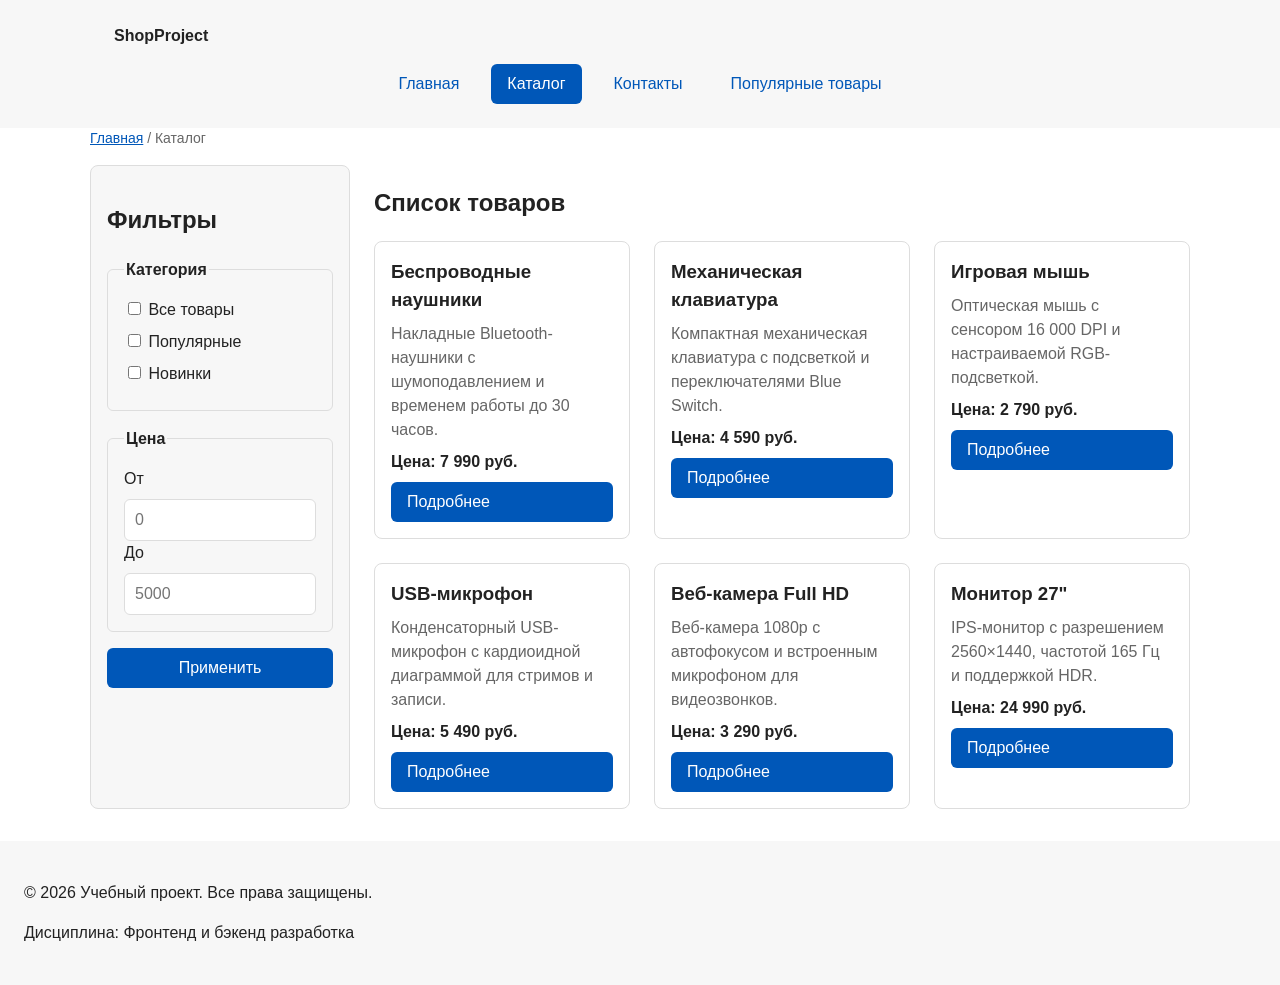
==== catalog.html @ 6bdfbcc8 "refactor: apply BEM naming to CSS classes" ====
<!DOCTYPE html>
<html lang="ru">
<head>
<meta charset="UTF-8">
<meta name="viewport" content="width=device-width, initial-scale=1.0">
<meta name="description" content="Каталог товаров учебного интернет-магазина.">
<title>Каталог товаров – Учебный интернет-магазин</title>
<link rel="stylesheet" href="css/style.css">
</head>
<body>

<header class="site-header">
<div class="site-header__inner">
<a class="site-header__logo" href="index.html">ShopProject</a>
<nav class="site-nav" aria-label="Основная навигация">
<ul class="site-nav__list">
<li class="site-nav__item">
<a class="site-nav__link" href="index.html">Главная</a>
</li>
<li class="site-nav__item">
<a class="site-nav__link site-nav__link--active" href="catalog.html">Каталог</a>
</li>
<li class="site-nav__item">
<a class="site-nav__link" href="contacts.html">Контакты</a>
</li>
<li class="site-nav__item">
<a class="site-nav__link" href="index.html#popular">Популярные товары</a>
</li>
</ul>
</nav>
</div>
</header>

<main>

<nav class="breadcrumbs" aria-label="Хлебные крошки">
<a class="breadcrumbs__link" href="index.html">Главная</a>
<span class="breadcrumbs__current">Каталог</span>
</nav>

<section class="catalog-layout">

<aside class="catalog-filters">
<h2>Фильтры</h2>

<form class="filters-form" action="#" method="get">

<fieldset>
<legend>Категория</legend>

<label>
<input type="checkbox" name="category" value="all">
Все товары
</label>

<label>
<input type="checkbox" name="category" value="popular">
Популярные
</label>

<label>
<input type="checkbox" name="category" value="new">
Новинки
</label>
</fieldset>

<fieldset>
<legend>Цена</legend>

<label for="price-from">От</label>
<input id="price-from" name="price-from" type="number" min="0" placeholder="0">

<label for="price-to">До</label>
<input id="price-to" name="price-to" type="number" min="0" placeholder="5000">
</fieldset>

<button class="button button--primary" type="submit">Применить</button>

</form>
</aside>

<section class="catalog-products">
<h2>Список товаров</h2>

<div class="products-grid">

<article class="product-card">
<h3 class="product-card__title">Беспроводные наушники</h3>
<p class="product-card__description">Накладные Bluetooth-наушники с шумоподавлением и временем работы до 30 часов.</p>
<p class="product-card__price">Цена: 7 990 руб.</p>
<a class="button button--primary" href="index.html#popular">Подробнее</a>
</article>

<article class="product-card">
<h3 class="product-card__title">Механическая клавиатура</h3>
<p class="product-card__description">Компактная механическая клавиатура с подсветкой и переключателями Blue Switch.</p>
<p class="product-card__price">Цена: 4 590 руб.</p>
<a class="button button--primary" href="index.html#popular">Подробнее</a>
</article>

<article class="product-card">
<h3 class="product-card__title">Игровая мышь</h3>
<p class="product-card__description">Оптическая мышь с сенсором 16 000 DPI и настраиваемой RGB-подсветкой.</p>
<p class="product-card__price">Цена: 2 790 руб.</p>
<a class="button button--primary" href="index.html#popular">Подробнее</a>
</article>

<article class="product-card">
<h3 class="product-card__title">USB-микрофон</h3>
<p class="product-card__description">Конденсаторный USB-микрофон с кардиоидной диаграммой для стримов и записи.</p>
<p class="product-card__price">Цена: 5 490 руб.</p>
<a class="button button--primary" href="index.html#popular">Подробнее</a>
</article>

<article class="product-card">
<h3 class="product-card__title">Веб-камера Full HD</h3>
<p class="product-card__description">Веб-камера 1080p с автофокусом и встроенным микрофоном для видеозвонков.</p>
<p class="product-card__price">Цена: 3 290 руб.</p>
<a class="button button--primary" href="index.html#popular">Подробнее</a>
</article>

<article class="product-card">
<h3 class="product-card__title">Монитор 27"</h3>
<p class="product-card__description">IPS-монитор с разрешением 2560×1440, частотой 165 Гц и поддержкой HDR.</p>
<p class="product-card__price">Цена: 24 990 руб.</p>
<a class="button button--primary" href="index.html#popular">Подробнее</a>
</article>

</div>
</section>

</section>

</main>

<footer class="site-footer">
<p>&copy; 2026 Учебный проект. Все права защищены.</p>
<p>Дисциплина: Фронтенд и бэкенд разработка</p>
</footer>

</body>
</html>
---- css/style.css ----
/* ===================================
   1. Переменные проекта
   =================================== */

:root {
/* Основные цвета проекта */
--color-bg: #ffffff;
--color-text: #222222;
--color-muted: #666666;
--color-primary: #0057b8;
--color-primary-dark: #003f86;
--color-border: #dddddd;
--color-surface: #f7f7f7;
--color-surface-accent: #eef5ff;
--color-danger: #b00020;
--color-success: #168a2f;
--color-success-bg: #eefaf0;
--color-white: #ffffff;

/* Отступы */
--space-xs: 4px;
--space-sm: 8px;
--space-md: 16px;
--space-lg: 24px;
--space-xl: 32px;

/* Скругления */
--radius-sm: 6px;
--radius-md: 8px;
--radius-lg: 12px;

/* Размеры */
--container-width: 1100px;
}

/* ===================================
   2. Базовые стили
   =================================== */

* {
box-sizing: border-box;
}

html {
scroll-behavior: smooth;
}

body {
margin: 0;
font-family: Arial, sans-serif;
line-height: 1.5;
color: var(--color-text);
background-color: var(--color-bg);
}

/* ===================================
   3. Общие элементы интерфейса
   =================================== */

a {
color: var(--color-primary);
}

a:hover {
color: var(--color-primary-dark);
}

a:focus-visible {
outline: 2px solid var(--color-primary);
outline-offset: 3px;
}

.button {
display: inline-block;
padding: var(--space-sm) var(--space-md);
border: none;
border-radius: var(--radius-sm);
font: inherit;
text-decoration: none;
cursor: pointer;
}

.button--primary {
color: var(--color-white);
background-color: var(--color-primary);
}

.button--primary:hover {
background-color: var(--color-primary-dark);
}

.button--secondary {
color: var(--color-primary);
background-color: transparent;
border: 1px solid var(--color-primary);
}

.button--secondary:hover {
color: var(--color-white);
background-color: var(--color-primary);
}

.button:focus-visible {
outline: 2px solid var(--color-primary);
outline-offset: 3px;
}

.button:disabled,
.button--disabled {
opacity: 0.6;
cursor: not-allowed;
}

/* ===================================
   4. Компоненты страницы
   =================================== */

.site-header {
background-color: var(--color-surface);
}

.site-header__inner {
max-width: var(--container-width);
margin: 0 auto;
padding: var(--space-lg);
}

.site-header__logo {
font-weight: 700;
color: var(--color-text);
text-decoration: none;
}

.site-nav__list {
display: flex;
flex-wrap: wrap;
justify-content: center;
align-items: center;
gap: var(--space-md);
padding: 0;
margin: var(--space-md) 0 0;
list-style: none;
}

.site-nav__link {
display: inline-block;
padding: var(--space-sm) var(--space-md);
color: var(--color-primary);
text-decoration: none;
border-radius: var(--radius-sm);
}

.site-nav__link:hover {
color: var(--color-white);
background-color: var(--color-primary);
}

.site-nav__link:focus-visible {
outline: 2px solid var(--color-primary);
outline-offset: 3px;
}

.site-nav__link--active {
color: var(--color-white);
background-color: var(--color-primary);
}

.breadcrumbs {
max-width: var(--container-width);
margin: 0 auto var(--space-md);
font-size: 14px;
color: var(--color-muted);
}

.breadcrumbs__link {
color: var(--color-primary);
}

.breadcrumbs__current::before {
content: " / ";
color: var(--color-muted);
}

.hero {
max-width: var(--container-width);
margin: 0 auto var(--space-xl);
padding: var(--space-xl) var(--space-lg);
background-color: var(--color-surface-accent);
border-radius: var(--radius-lg);
}

.section {
max-width: var(--container-width);
margin: 0 auto var(--space-xl);
}

.section h2 {
margin-top: 0;
}

.products-grid {
display: grid;
grid-template-columns: repeat(3, 1fr);
gap: var(--space-lg);
}

.product-card {
display: flex;
flex-direction: column;
gap: var(--space-sm);
padding: var(--space-md);
border: 1px solid var(--color-border);
border-radius: var(--radius-md);
background-color: var(--color-bg);
}

.product-card:hover {
border-color: var(--color-primary);
}

.product-card--featured {
border-color: var(--color-primary);
}

.product-card--discount {
border-color: var(--color-danger);
}

.product-card__title {
margin: 0;
color: var(--color-text);
}

.product-card__description {
margin: 0;
color: var(--color-muted);
}

.product-card__price {
margin: 0;
font-weight: 700;
}

.product-card--discount .product-card__price {
color: var(--color-danger);
}

.product-card__button {
margin-top: auto;
align-self: flex-start;
}

.aside-info {
max-width: var(--container-width);
margin: 0 auto var(--space-xl);
padding: var(--space-md);
border-left: 4px solid var(--color-primary);
background-color: var(--color-surface);
}

.catalog-layout {
max-width: var(--container-width);
margin: 0 auto var(--space-xl);
display: grid;
grid-template-columns: 260px 1fr;
grid-template-areas: "filters products";
gap: var(--space-lg);
}

.catalog-filters {
grid-area: filters;
padding: var(--space-md);
border: 1px solid var(--color-border);
border-radius: var(--radius-md);
background-color: var(--color-surface);
}

.catalog-products {
grid-area: products;
}

.filters-form {
display: grid;
gap: var(--space-md);
}

.filters-form fieldset {
margin: 0;
padding: var(--space-md);
border: 1px solid var(--color-border);
border-radius: var(--radius-sm);
}

.filters-form legend {
font-weight: 700;
}

.filters-form label {
display: block;
margin-bottom: var(--space-sm);
}

.filters-form input[type="number"] {
width: 100%;
padding: 8px 10px;
border: 1px solid var(--color-border);
border-radius: var(--radius-sm);
font: inherit;
}

:target {
outline: 2px dashed var(--color-primary);
outline-offset: 4px;
}

.site-footer {
padding: var(--space-lg);
background-color: var(--color-surface);
}

/* ===================================
   5. Форма и модальное окно
   =================================== */

.order-dialog {
width: min(100% - 32px, 560px);
padding: var(--space-lg);
border: none;
border-radius: var(--radius-lg);
}

.order-dialog::backdrop {
background-color: rgba(0, 0, 0, 0.5);
}

.order-dialog__title {
margin-top: 0;
}

.order-form__field {
margin-bottom: var(--space-md);
}

.order-form__label {
display: block;
margin-bottom: var(--space-xs);
}

.order-form__input,
.order-form__select,
.order-form__textarea {
width: 100%;
padding: 10px 12px;
border: 1px solid var(--color-border);
border-radius: var(--radius-sm);
font: inherit;
}

.order-form__input[type="checkbox"] {
width: auto;
}

.order-form__input:hover,
.order-form__select:hover,
.order-form__textarea:hover {
border-color: var(--color-primary);
}

.order-form__input:focus-visible,
.order-form__select:focus-visible,
.order-form__textarea:focus-visible {
outline: 2px solid var(--color-primary);
outline-offset: 3px;
}

.order-form__actions {
display: flex;
gap: var(--space-md);
margin-top: var(--space-lg);
}

[aria-invalid="true"] {
border-color: var(--color-danger);
}

.success-message {
max-width: var(--container-width);
margin: var(--space-lg) auto;
padding: var(--space-md);
border-left: 4px solid var(--color-success);
background-color: var(--color-success-bg);
}
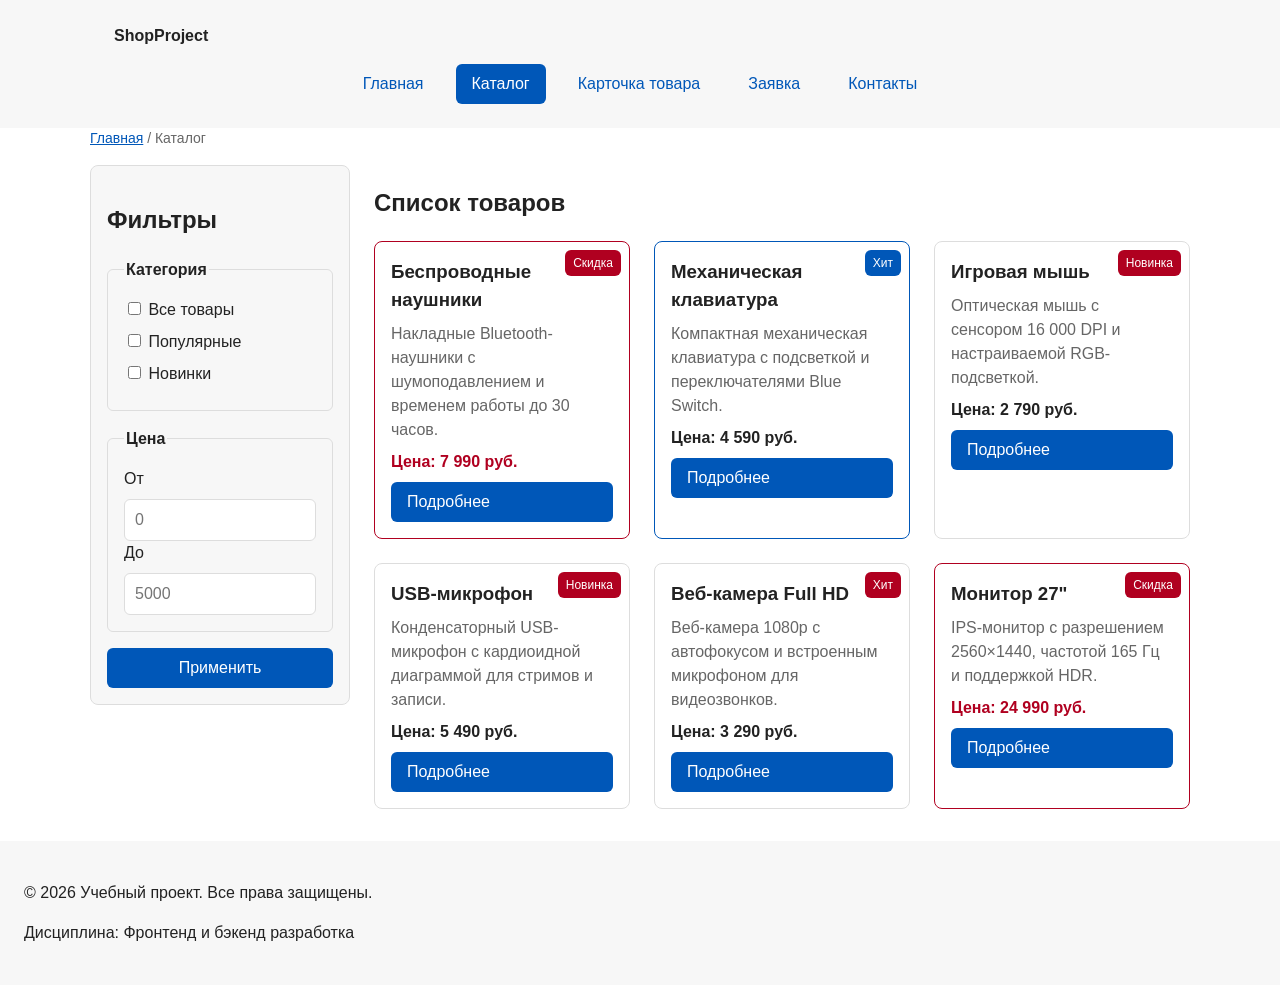
==== commit 8fa6a9cc: "fix: prepare HTML CSS project for submission" ====
--- a/catalog.html
+++ b/catalog.html
@@ -21,10 +21,13 @@
 <a class="site-nav__link site-nav__link--active" href="catalog.html">Каталог</a>
 </li>
 <li class="site-nav__item">
-<a class="site-nav__link" href="contacts.html">Контакты</a>
+<a class="site-nav__link" href="product.html">Карточка товара</a>
 </li>
 <li class="site-nav__item">
-<a class="site-nav__link" href="index.html#popular">Популярные товары</a>
+<a class="site-nav__link" href="order.html">Заявка</a>
+</li>
+<li class="site-nav__item">
+<a class="site-nav__link" href="contacts.html">Контакты</a>
 </li>
 </ul>
 </nav>
@@ -84,46 +87,52 @@
 
 <div class="products-grid">
 
-<article class="product-card">
+<article class="product-card product-card--discount">
+<span class="product-card__badge">Скидка</span>
 <h3 class="product-card__title">Беспроводные наушники</h3>
 <p class="product-card__description">Накладные Bluetooth-наушники с шумоподавлением и временем работы до 30 часов.</p>
 <p class="product-card__price">Цена: 7 990 руб.</p>
-<a class="button button--primary" href="index.html#popular">Подробнее</a>
+<a class="button button--primary" href="product.html">Подробнее</a>
+</article>
+
+<article class="product-card product-card--featured">
+<span class="product-card__badge">Хит</span>
+<h3 class="product-card__title">Механическая клавиатура</h3>
+<p class="product-card__description">Компактная механическая клавиатура с подсветкой и переключателями Blue Switch.</p>
+<p class="product-card__price">Цена: 4 590 руб.</p>
+<a class="button button--primary" href="product.html">Подробнее</a>
 </article>
 
 <article class="product-card">
-<h3 class="product-card__title">Механическая клавиатура</h3>
-<p class="product-card__description">Компактная механическая клавиатура с подсветкой и переключателями Blue Switch.</p>
-<p class="product-card__price">Цена: 4 590 руб.</p>
-<a class="button button--primary" href="index.html#popular">Подробнее</a>
+<span class="product-card__badge">Новинка</span>
+<h3 class="product-card__title">Игровая мышь</h3>
+<p class="product-card__description">Оптическая мышь с сенсором 16 000 DPI и настраиваемой RGB-подсветкой.</p>
+<p class="product-card__price">Цена: 2 790 руб.</p>
+<a class="button button--primary" href="product.html">Подробнее</a>
 </article>
 
 <article class="product-card">
-<h3 class="product-card__title">Игровая мышь</h3>
-<p class="product-card__description">Оптическая мышь с сенсором 16 000 DPI и настраиваемой RGB-подсветкой.</p>
-<p class="product-card__price">Цена: 2 790 руб.</p>
-<a class="button button--primary" href="index.html#popular">Подробнее</a>
+<span class="product-card__badge">Новинка</span>
+<h3 class="product-card__title">USB-микрофон</h3>
+<p class="product-card__description">Конденсаторный USB-микрофон с кардиоидной диаграммой для стримов и записи.</p>
+<p class="product-card__price">Цена: 5 490 руб.</p>
+<a class="button button--primary" href="product.html">Подробнее</a>
 </article>
 
 <article class="product-card">
-<h3 class="product-card__title">USB-микрофон</h3>
-<p class="product-card__description">Конденсаторный USB-микрофон с кардиоидной диаграммой для стримов и записи.</p>
-<p class="product-card__price">Цена: 5 490 руб.</p>
-<a class="button button--primary" href="index.html#popular">Подробнее</a>
-</article>
-
-<article class="product-card">
+<span class="product-card__badge">Хит</span>
 <h3 class="product-card__title">Веб-камера Full HD</h3>
 <p class="product-card__description">Веб-камера 1080p с автофокусом и встроенным микрофоном для видеозвонков.</p>
 <p class="product-card__price">Цена: 3 290 руб.</p>
-<a class="button button--primary" href="index.html#popular">Подробнее</a>
+<a class="button button--primary" href="product.html">Подробнее</a>
 </article>
 
-<article class="product-card">
+<article class="product-card product-card--discount">
+<span class="product-card__badge">Скидка</span>
 <h3 class="product-card__title">Монитор 27"</h3>
 <p class="product-card__description">IPS-монитор с разрешением 2560×1440, частотой 165 Гц и поддержкой HDR.</p>
 <p class="product-card__price">Цена: 24 990 руб.</p>
-<a class="button button--primary" href="index.html#popular">Подробнее</a>
+<a class="button button--primary" href="product.html">Подробнее</a>
 </article>
 
 </div>
--- a/css/style.css
+++ b/css/style.css
@@ -116,6 +116,9 @@
    =================================== */
 
 .site-header {
+position: sticky;
+top: 0;
+z-index: 10;
 background-color: var(--color-surface);
 }
 
@@ -205,6 +208,7 @@
 }
 
 .product-card {
+position: relative;
 display: flex;
 flex-direction: column;
 gap: var(--space-sm);
@@ -224,6 +228,21 @@
 
 .product-card--discount {
 border-color: var(--color-danger);
+}
+
+.product-card__badge {
+position: absolute;
+top: var(--space-sm);
+right: var(--space-sm);
+padding: 4px 8px;
+color: var(--color-white);
+background-color: var(--color-danger);
+border-radius: var(--radius-sm);
+font-size: 12px;
+}
+
+.product-card--featured .product-card__badge {
+background-color: var(--color-primary);
 }
 
 .product-card__title {
@@ -269,6 +288,9 @@
 
 .catalog-filters {
 grid-area: filters;
+align-self: start;
+position: sticky;
+top: 100px;
 padding: var(--space-md);
 border: 1px solid var(--color-border);
 border-radius: var(--radius-md);
@@ -308,6 +330,30 @@
 font: inherit;
 }
 
+.product-table {
+width: 100%;
+border-collapse: collapse;
+background-color: var(--color-bg);
+}
+
+.product-table caption {
+caption-side: top;
+padding: var(--space-sm) 0;
+font-weight: 700;
+text-align: left;
+}
+
+.product-table th,
+.product-table td {
+padding: var(--space-sm) var(--space-md);
+border: 1px solid var(--color-border);
+text-align: left;
+}
+
+.product-table thead th {
+background-color: var(--color-surface);
+}
+
 :target {
 outline: 2px dashed var(--color-primary);
 outline-offset: 4px;
@@ -316,6 +362,25 @@
 .site-footer {
 padding: var(--space-lg);
 background-color: var(--color-surface);
+}
+
+.scroll-top {
+position: fixed;
+right: var(--space-lg);
+bottom: var(--space-lg);
+width: 44px;
+height: 44px;
+border: none;
+border-radius: 50%;
+color: var(--color-white);
+background-color: var(--color-primary);
+font-size: 20px;
+cursor: pointer;
+z-index: 20;
+}
+
+.scroll-top:hover {
+background-color: var(--color-primary-dark);
 }
 
 /* ===================================
@@ -377,16 +442,4 @@
 display: flex;
 gap: var(--space-md);
 margin-top: var(--space-lg);
-}
-
-[aria-invalid="true"] {
-border-color: var(--color-danger);
-}
-
-.success-message {
-max-width: var(--container-width);
-margin: var(--space-lg) auto;
-padding: var(--space-md);
-border-left: 4px solid var(--color-success);
-background-color: var(--color-success-bg);
 }
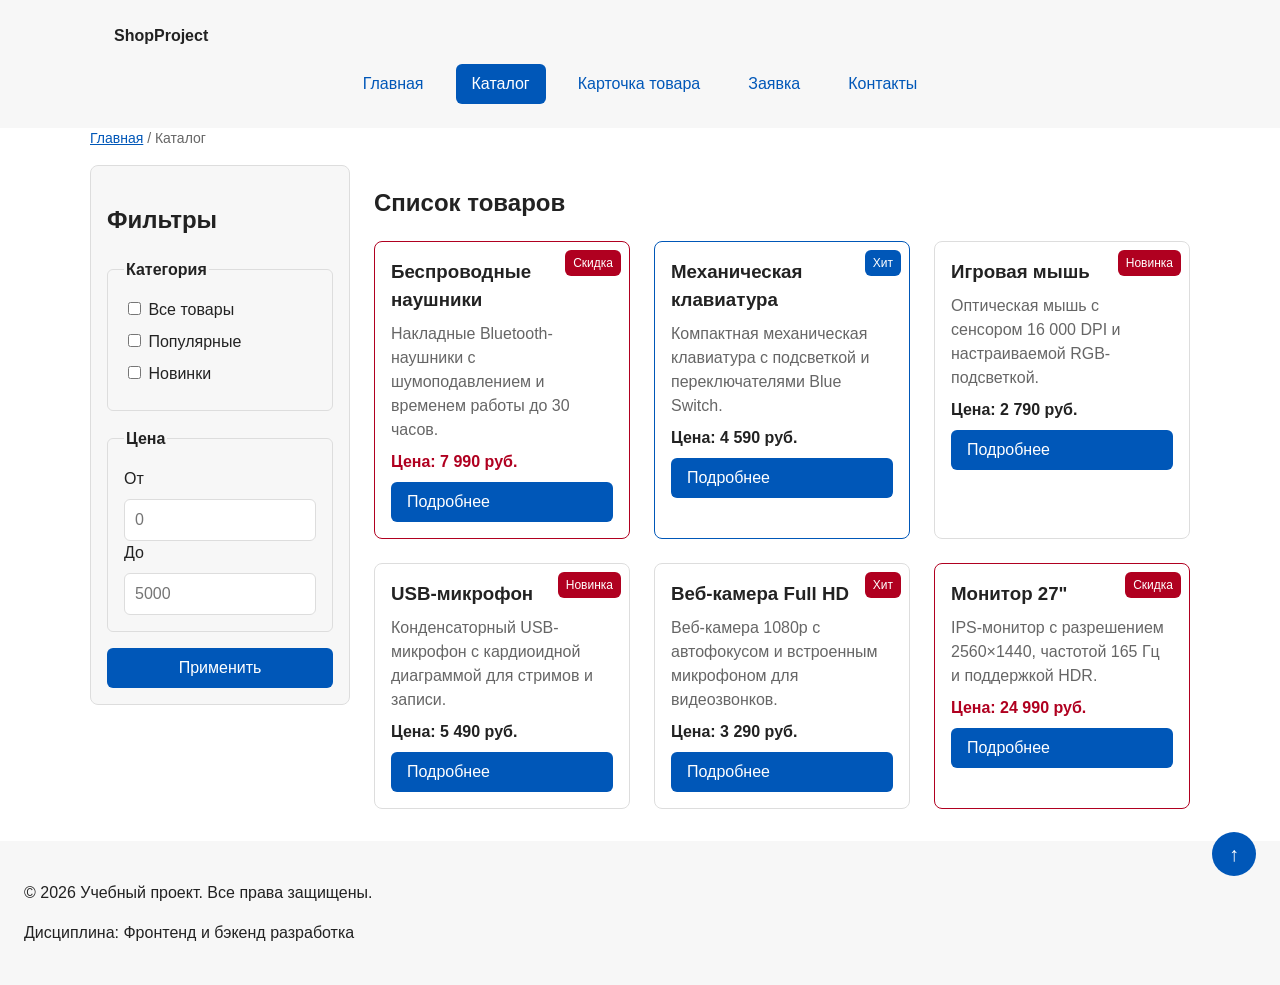
==== commit 8080e97b: "fix: prepare HTML CSS project for submission" ====
--- a/catalog.html
+++ b/catalog.html
@@ -4,6 +4,10 @@
 <meta charset="UTF-8">
 <meta name="viewport" content="width=device-width, initial-scale=1.0">
 <meta name="description" content="Каталог товаров учебного интернет-магазина.">
+<meta property="og:type" content="website">
+<meta property="og:title" content="Каталог товаров – Учебный интернет-магазин">
+<meta property="og:description" content="Каталог товаров учебного интернет-магазина.">
+<meta property="og:image" content="https://username.github.io/kr1-html-css-shop/images/preview.jpg">
 <title>Каталог товаров – Учебный интернет-магазин</title>
 <link rel="stylesheet" href="css/style.css">
 </head>
@@ -147,5 +151,7 @@
 <p>Дисциплина: Фронтенд и бэкенд разработка</p>
 </footer>
 
+<button class="scroll-top" type="button" id="scroll-top" aria-label="Наверх">↑</button>
+
 </body>
 </html>
--- a/css/style.css
+++ b/css/style.css
@@ -330,6 +330,10 @@
 font: inherit;
 }
 
+.product-detail {
+max-width: 640px;
+}
+
 .product-table {
 width: 100%;
 border-collapse: collapse;
@@ -354,14 +358,41 @@
 background-color: var(--color-surface);
 }
 
+.review {
+padding: var(--space-md);
+margin-bottom: var(--space-md);
+border-left: 4px solid var(--color-primary);
+background-color: var(--color-surface);
+}
+
+.review__title {
+margin: 0 0 var(--space-xs);
+}
+
+.review__text {
+margin: 0;
+}
+
+.faq-item {
+padding: var(--space-md);
+margin-bottom: var(--space-md);
+border: 1px solid var(--color-border);
+border-radius: var(--radius-md);
+background-color: var(--color-bg);
+}
+
+.faq-item__question {
+margin: 0 0 var(--space-xs);
+}
+
+.faq-item__answer {
+margin: 0;
+color: var(--color-muted);
+}
+
 :target {
 outline: 2px dashed var(--color-primary);
 outline-offset: 4px;
-}
-
-.site-footer {
-padding: var(--space-lg);
-background-color: var(--color-surface);
 }
 
 .scroll-top {
@@ -383,6 +414,40 @@
 background-color: var(--color-primary-dark);
 }
 
+.scroll-top:focus-visible {
+outline: 2px solid var(--color-primary-dark);
+outline-offset: 3px;
+}
+
+.site-footer {
+padding: var(--space-lg);
+background-color: var(--color-surface);
+}
+
+.scroll-top {
+position: fixed;
+right: var(--space-lg);
+bottom: var(--space-lg);
+width: 44px;
+height: 44px;
+border: none;
+border-radius: 50%;
+color: var(--color-white);
+background-color: var(--color-primary);
+font-size: 20px;
+cursor: pointer;
+z-index: 20;
+}
+
+.scroll-top:hover {
+background-color: var(--color-primary-dark);
+}
+
+.scroll-top:focus-visible {
+outline: 2px solid var(--color-primary-dark);
+outline-offset: 3px;
+}
+
 /* ===================================
    5. Форма и модальное окно
    =================================== */
@@ -442,4 +507,20 @@
 display: flex;
 gap: var(--space-md);
 margin-top: var(--space-lg);
+}
+
+.order-form--page {
+max-width: 640px;
+}
+
+[aria-invalid="true"] {
+border-color: var(--color-danger);
+}
+
+.success-message {
+max-width: var(--container-width);
+margin: var(--space-lg) auto;
+padding: var(--space-md);
+border-left: 4px solid var(--color-success);
+background-color: var(--color-success-bg);
 }
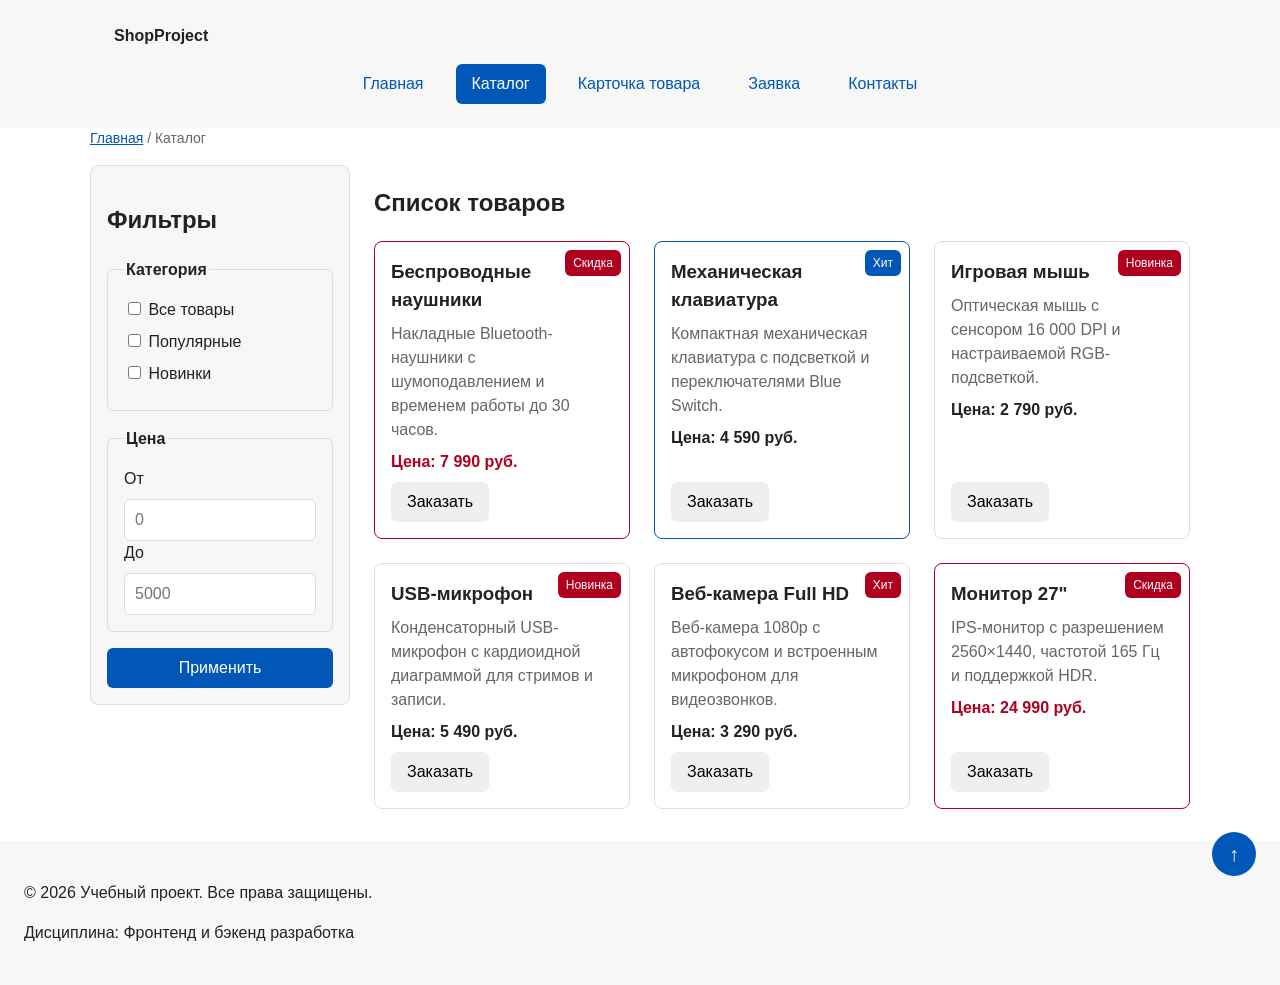
==== commit 19798d46: "fix: prepare HTML CSS project for submission" ====
--- a/catalog.html
+++ b/catalog.html
@@ -10,6 +10,7 @@
 <meta property="og:image" content="https://username.github.io/kr1-html-css-shop/images/preview.jpg">
 <title>Каталог товаров – Учебный интернет-магазин</title>
 <link rel="stylesheet" href="css/style.css">
+<script src="js/main.js" defer></script>
 </head>
 <body>
 
@@ -18,21 +19,11 @@
 <a class="site-header__logo" href="index.html">ShopProject</a>
 <nav class="site-nav" aria-label="Основная навигация">
 <ul class="site-nav__list">
-<li class="site-nav__item">
-<a class="site-nav__link" href="index.html">Главная</a>
-</li>
-<li class="site-nav__item">
-<a class="site-nav__link site-nav__link--active" href="catalog.html">Каталог</a>
-</li>
-<li class="site-nav__item">
-<a class="site-nav__link" href="product.html">Карточка товара</a>
-</li>
-<li class="site-nav__item">
-<a class="site-nav__link" href="order.html">Заявка</a>
-</li>
-<li class="site-nav__item">
-<a class="site-nav__link" href="contacts.html">Контакты</a>
-</li>
+<li class="site-nav__item"><a class="site-nav__link" href="index.html">Главная</a></li>
+<li class="site-nav__item"><a class="site-nav__link site-nav__link--active" href="catalog.html">Каталог</a></li>
+<li class="site-nav__item"><a class="site-nav__link" href="product.html">Карточка товара</a></li>
+<li class="site-nav__item"><a class="site-nav__link" href="order.html">Заявка</a></li>
+<li class="site-nav__item"><a class="site-nav__link" href="contacts.html">Контакты</a></li>
 </ul>
 </nav>
 </div>
@@ -49,46 +40,26 @@
 
 <aside class="catalog-filters">
 <h2>Фильтры</h2>
-
 <form class="filters-form" action="#" method="get">
-
 <fieldset>
 <legend>Категория</legend>
-
-<label>
-<input type="checkbox" name="category" value="all">
-Все товары
-</label>
-
-<label>
-<input type="checkbox" name="category" value="popular">
-Популярные
-</label>
-
-<label>
-<input type="checkbox" name="category" value="new">
-Новинки
-</label>
+<label><input type="checkbox" name="category" value="all"> Все товары</label>
+<label><input type="checkbox" name="category" value="popular"> Популярные</label>
+<label><input type="checkbox" name="category" value="new"> Новинки</label>
 </fieldset>
-
 <fieldset>
 <legend>Цена</legend>
-
 <label for="price-from">От</label>
 <input id="price-from" name="price-from" type="number" min="0" placeholder="0">
-
 <label for="price-to">До</label>
 <input id="price-to" name="price-to" type="number" min="0" placeholder="5000">
 </fieldset>
-
 <button class="button button--primary" type="submit">Применить</button>
-
 </form>
 </aside>
 
 <section class="catalog-products">
 <h2>Список товаров</h2>
-
 <div class="products-grid">
 
 <article class="product-card product-card--discount">
@@ -96,7 +67,7 @@
 <h3 class="product-card__title">Беспроводные наушники</h3>
 <p class="product-card__description">Накладные Bluetooth-наушники с шумоподавлением и временем работы до 30 часов.</p>
 <p class="product-card__price">Цена: 7 990 руб.</p>
-<a class="button button--primary" href="product.html">Подробнее</a>
+<button class="button product-card__button" type="button" data-product="Беспроводные наушники">Заказать</button>
 </article>
 
 <article class="product-card product-card--featured">
@@ -104,7 +75,7 @@
 <h3 class="product-card__title">Механическая клавиатура</h3>
 <p class="product-card__description">Компактная механическая клавиатура с подсветкой и переключателями Blue Switch.</p>
 <p class="product-card__price">Цена: 4 590 руб.</p>
-<a class="button button--primary" href="product.html">Подробнее</a>
+<button class="button product-card__button" type="button" data-product="Механическая клавиатура">Заказать</button>
 </article>
 
 <article class="product-card">
@@ -112,7 +83,7 @@
 <h3 class="product-card__title">Игровая мышь</h3>
 <p class="product-card__description">Оптическая мышь с сенсором 16 000 DPI и настраиваемой RGB-подсветкой.</p>
 <p class="product-card__price">Цена: 2 790 руб.</p>
-<a class="button button--primary" href="product.html">Подробнее</a>
+<button class="button product-card__button" type="button" data-product="Игровая мышь">Заказать</button>
 </article>
 
 <article class="product-card">
@@ -120,7 +91,7 @@
 <h3 class="product-card__title">USB-микрофон</h3>
 <p class="product-card__description">Конденсаторный USB-микрофон с кардиоидной диаграммой для стримов и записи.</p>
 <p class="product-card__price">Цена: 5 490 руб.</p>
-<a class="button button--primary" href="product.html">Подробнее</a>
+<button class="button product-card__button" type="button" data-product="USB-микрофон">Заказать</button>
 </article>
 
 <article class="product-card">
@@ -128,7 +99,7 @@
 <h3 class="product-card__title">Веб-камера Full HD</h3>
 <p class="product-card__description">Веб-камера 1080p с автофокусом и встроенным микрофоном для видеозвонков.</p>
 <p class="product-card__price">Цена: 3 290 руб.</p>
-<a class="button button--primary" href="product.html">Подробнее</a>
+<button class="button product-card__button" type="button" data-product="Веб-камера Full HD">Заказать</button>
 </article>
 
 <article class="product-card product-card--discount">
@@ -136,7 +107,7 @@
 <h3 class="product-card__title">Монитор 27"</h3>
 <p class="product-card__description">IPS-монитор с разрешением 2560×1440, частотой 165 Гц и поддержкой HDR.</p>
 <p class="product-card__price">Цена: 24 990 руб.</p>
-<a class="button button--primary" href="product.html">Подробнее</a>
+<button class="button product-card__button" type="button" data-product="Монитор 27">Заказать</button>
 </article>
 
 </div>
@@ -153,5 +124,54 @@
 
 <button class="scroll-top" type="button" id="scroll-top" aria-label="Наверх">↑</button>
 
+<dialog class="order-dialog" id="order-dialog" aria-labelledby="order-dialog-title">
+<h2 class="order-dialog__title" id="order-dialog-title">Оформление заявки</h2>
+<form class="order-form" id="order-form" action="#" method="post" novalidate>
+<input id="selected-product" name="selected-product" type="hidden">
+<div class="order-form__field">
+<label class="order-form__label" for="order-name">Имя</label>
+<input class="order-form__input" id="order-name" name="name" type="text" placeholder="Введите ваше имя" minlength="2" autocomplete="given-name" required>
+</div>
+<div class="order-form__field">
+<label class="order-form__label" for="order-email">E-mail</label>
+<input class="order-form__input" id="order-email" name="email" type="email" placeholder="example@mail.ru" autocomplete="email" required>
+</div>
+<div class="order-form__field">
+<label class="order-form__label" for="order-phone">Телефон</label>
+<input class="order-form__input" id="order-phone" name="phone" type="tel" inputmode="tel" placeholder="+7 (900) 000-00-00" pattern="^\+7 \(\d{3}\) \d{3}-\d{2}-\d{2}$" required>
+<small>Формат: +7 (900) 000-00-00</small>
+</div>
+<div class="order-form__field">
+<label class="order-form__label" for="order-date">Дата связи</label>
+<input class="order-form__input" id="order-date" name="date" type="date">
+</div>
+<div class="order-form__field">
+<label class="order-form__label" for="order-topic">Тема заявки</label>
+<select class="order-form__select" id="order-topic" name="topic" required>
+<option value="">Выберите тему</option>
+<option value="product">Заказ товара</option>
+<option value="consultation">Консультация</option>
+<option value="delivery">Доставка</option>
+</select>
+</div>
+<div class="order-form__field">
+<label class="order-form__label" for="order-comment">Комментарий</label>
+<textarea class="order-form__textarea" id="order-comment" name="comment" rows="4" placeholder="Укажите дополнительную информацию"></textarea>
+</div>
+<div class="order-form__field order-form__field--checkbox">
+<label>
+<input id="order-agreement" name="agreement" type="checkbox" required>
+Я согласен на обработку данных
+</label>
+</div>
+<div class="order-form__actions">
+<button class="button button--secondary" type="button" id="close-order-dialog">Закрыть</button>
+<button class="button button--primary" type="submit">Отправить заявку</button>
+</div>
+</form>
+</dialog>
+
+<p class="success-message" id="success-message" hidden>Форма успешно отправлена!</p>
+
 </body>
 </html>
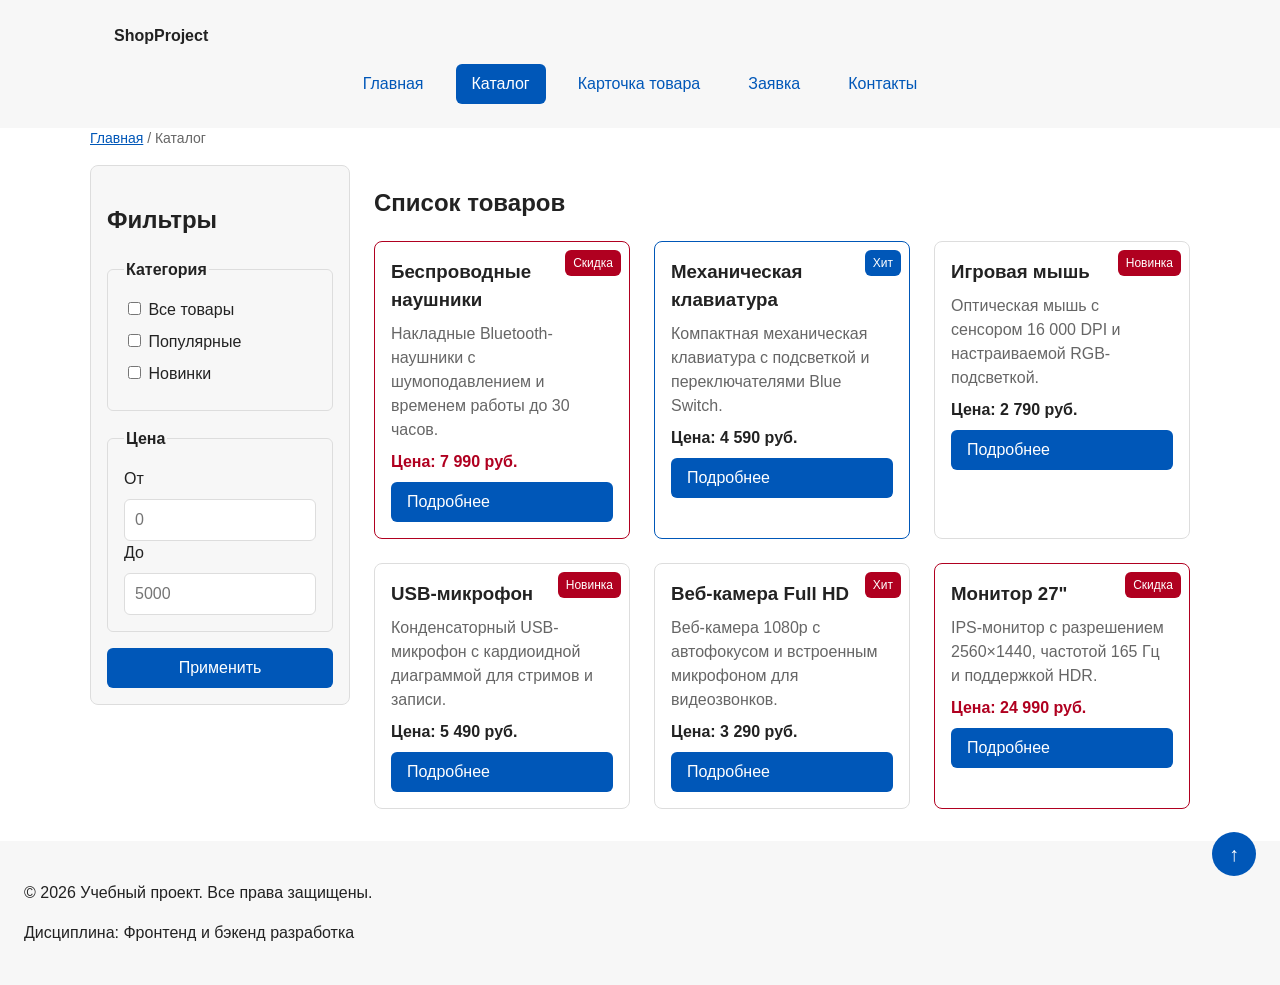
==== commit a0ccdc89: "fix: prepare HTML CSS project for submission" ====
--- a/catalog.html
+++ b/catalog.html
@@ -4,10 +4,6 @@
 <meta charset="UTF-8">
 <meta name="viewport" content="width=device-width, initial-scale=1.0">
 <meta name="description" content="Каталог товаров учебного интернет-магазина.">
-<meta property="og:type" content="website">
-<meta property="og:title" content="Каталог товаров – Учебный интернет-магазин">
-<meta property="og:description" content="Каталог товаров учебного интернет-магазина.">
-<meta property="og:image" content="https://username.github.io/kr1-html-css-shop/images/preview.jpg">
 <title>Каталог товаров – Учебный интернет-магазин</title>
 <link rel="stylesheet" href="css/style.css">
 <script src="js/main.js" defer></script>
@@ -67,7 +63,7 @@
 <h3 class="product-card__title">Беспроводные наушники</h3>
 <p class="product-card__description">Накладные Bluetooth-наушники с шумоподавлением и временем работы до 30 часов.</p>
 <p class="product-card__price">Цена: 7 990 руб.</p>
-<button class="button product-card__button" type="button" data-product="Беспроводные наушники">Заказать</button>
+<a class="button button--primary" href="product.html">Подробнее</a>
 </article>
 
 <article class="product-card product-card--featured">
@@ -75,7 +71,7 @@
 <h3 class="product-card__title">Механическая клавиатура</h3>
 <p class="product-card__description">Компактная механическая клавиатура с подсветкой и переключателями Blue Switch.</p>
 <p class="product-card__price">Цена: 4 590 руб.</p>
-<button class="button product-card__button" type="button" data-product="Механическая клавиатура">Заказать</button>
+<a class="button button--primary" href="product.html">Подробнее</a>
 </article>
 
 <article class="product-card">
@@ -83,7 +79,7 @@
 <h3 class="product-card__title">Игровая мышь</h3>
 <p class="product-card__description">Оптическая мышь с сенсором 16 000 DPI и настраиваемой RGB-подсветкой.</p>
 <p class="product-card__price">Цена: 2 790 руб.</p>
-<button class="button product-card__button" type="button" data-product="Игровая мышь">Заказать</button>
+<a class="button button--primary" href="product.html">Подробнее</a>
 </article>
 
 <article class="product-card">
@@ -91,7 +87,7 @@
 <h3 class="product-card__title">USB-микрофон</h3>
 <p class="product-card__description">Конденсаторный USB-микрофон с кардиоидной диаграммой для стримов и записи.</p>
 <p class="product-card__price">Цена: 5 490 руб.</p>
-<button class="button product-card__button" type="button" data-product="USB-микрофон">Заказать</button>
+<a class="button button--primary" href="product.html">Подробнее</a>
 </article>
 
 <article class="product-card">
@@ -99,7 +95,7 @@
 <h3 class="product-card__title">Веб-камера Full HD</h3>
 <p class="product-card__description">Веб-камера 1080p с автофокусом и встроенным микрофоном для видеозвонков.</p>
 <p class="product-card__price">Цена: 3 290 руб.</p>
-<button class="button product-card__button" type="button" data-product="Веб-камера Full HD">Заказать</button>
+<a class="button button--primary" href="product.html">Подробнее</a>
 </article>
 
 <article class="product-card product-card--discount">
@@ -107,7 +103,7 @@
 <h3 class="product-card__title">Монитор 27"</h3>
 <p class="product-card__description">IPS-монитор с разрешением 2560×1440, частотой 165 Гц и поддержкой HDR.</p>
 <p class="product-card__price">Цена: 24 990 руб.</p>
-<button class="button product-card__button" type="button" data-product="Монитор 27">Заказать</button>
+<a class="button button--primary" href="product.html">Подробнее</a>
 </article>
 
 </div>
@@ -124,54 +120,5 @@
 
 <button class="scroll-top" type="button" id="scroll-top" aria-label="Наверх">↑</button>
 
-<dialog class="order-dialog" id="order-dialog" aria-labelledby="order-dialog-title">
-<h2 class="order-dialog__title" id="order-dialog-title">Оформление заявки</h2>
-<form class="order-form" id="order-form" action="#" method="post" novalidate>
-<input id="selected-product" name="selected-product" type="hidden">
-<div class="order-form__field">
-<label class="order-form__label" for="order-name">Имя</label>
-<input class="order-form__input" id="order-name" name="name" type="text" placeholder="Введите ваше имя" minlength="2" autocomplete="given-name" required>
-</div>
-<div class="order-form__field">
-<label class="order-form__label" for="order-email">E-mail</label>
-<input class="order-form__input" id="order-email" name="email" type="email" placeholder="example@mail.ru" autocomplete="email" required>
-</div>
-<div class="order-form__field">
-<label class="order-form__label" for="order-phone">Телефон</label>
-<input class="order-form__input" id="order-phone" name="phone" type="tel" inputmode="tel" placeholder="+7 (900) 000-00-00" pattern="^\+7 \(\d{3}\) \d{3}-\d{2}-\d{2}$" required>
-<small>Формат: +7 (900) 000-00-00</small>
-</div>
-<div class="order-form__field">
-<label class="order-form__label" for="order-date">Дата связи</label>
-<input class="order-form__input" id="order-date" name="date" type="date">
-</div>
-<div class="order-form__field">
-<label class="order-form__label" for="order-topic">Тема заявки</label>
-<select class="order-form__select" id="order-topic" name="topic" required>
-<option value="">Выберите тему</option>
-<option value="product">Заказ товара</option>
-<option value="consultation">Консультация</option>
-<option value="delivery">Доставка</option>
-</select>
-</div>
-<div class="order-form__field">
-<label class="order-form__label" for="order-comment">Комментарий</label>
-<textarea class="order-form__textarea" id="order-comment" name="comment" rows="4" placeholder="Укажите дополнительную информацию"></textarea>
-</div>
-<div class="order-form__field order-form__field--checkbox">
-<label>
-<input id="order-agreement" name="agreement" type="checkbox" required>
-Я согласен на обработку данных
-</label>
-</div>
-<div class="order-form__actions">
-<button class="button button--secondary" type="button" id="close-order-dialog">Закрыть</button>
-<button class="button button--primary" type="submit">Отправить заявку</button>
-</div>
-</form>
-</dialog>
-
-<p class="success-message" id="success-message" hidden>Форма успешно отправлена!</p>
-
 </body>
 </html>
--- a/css/style.css
+++ b/css/style.css
@@ -1,9 +1,4 @@
-/* ===================================
-   1. Переменные проекта
-   =================================== */
-
 :root {
-/* Основные цвета проекта */
 --color-bg: #ffffff;
 --color-text: #222222;
 --color-muted: #666666;
@@ -17,25 +12,18 @@
 --color-success-bg: #eefaf0;
 --color-white: #ffffff;
 
-/* Отступы */
 --space-xs: 4px;
 --space-sm: 8px;
 --space-md: 16px;
 --space-lg: 24px;
 --space-xl: 32px;
 
-/* Скругления */
 --radius-sm: 6px;
 --radius-md: 8px;
 --radius-lg: 12px;
 
-/* Размеры */
 --container-width: 1100px;
 }
-
-/* ===================================
-   2. Базовые стили
-   =================================== */
 
 * {
 box-sizing: border-box;
@@ -53,10 +41,6 @@
 background-color: var(--color-bg);
 }
 
-/* ===================================
-   3. Общие элементы интерфейса
-   =================================== */
-
 a {
 color: var(--color-primary);
 }
@@ -110,10 +94,6 @@
 opacity: 0.6;
 cursor: not-allowed;
 }
-
-/* ===================================
-   4. Компоненты страницы
-   =================================== */
 
 .site-header {
 position: sticky;
@@ -330,10 +310,6 @@
 font: inherit;
 }
 
-.product-detail {
-max-width: 640px;
-}
-
 .product-table {
 width: 100%;
 border-collapse: collapse;
@@ -390,9 +366,9 @@
 color: var(--color-muted);
 }
 
-:target {
-outline: 2px dashed var(--color-primary);
-outline-offset: 4px;
+.site-footer {
+padding: var(--space-lg);
+background-color: var(--color-surface);
 }
 
 .scroll-top {
@@ -409,118 +385,3 @@
 cursor: pointer;
 z-index: 20;
 }
-
-.scroll-top:hover {
-background-color: var(--color-primary-dark);
-}
-
-.scroll-top:focus-visible {
-outline: 2px solid var(--color-primary-dark);
-outline-offset: 3px;
-}
-
-.site-footer {
-padding: var(--space-lg);
-background-color: var(--color-surface);
-}
-
-.scroll-top {
-position: fixed;
-right: var(--space-lg);
-bottom: var(--space-lg);
-width: 44px;
-height: 44px;
-border: none;
-border-radius: 50%;
-color: var(--color-white);
-background-color: var(--color-primary);
-font-size: 20px;
-cursor: pointer;
-z-index: 20;
-}
-
-.scroll-top:hover {
-background-color: var(--color-primary-dark);
-}
-
-.scroll-top:focus-visible {
-outline: 2px solid var(--color-primary-dark);
-outline-offset: 3px;
-}
-
-/* ===================================
-   5. Форма и модальное окно
-   =================================== */
-
-.order-dialog {
-width: min(100% - 32px, 560px);
-padding: var(--space-lg);
-border: none;
-border-radius: var(--radius-lg);
-}
-
-.order-dialog::backdrop {
-background-color: rgba(0, 0, 0, 0.5);
-}
-
-.order-dialog__title {
-margin-top: 0;
-}
-
-.order-form__field {
-margin-bottom: var(--space-md);
-}
-
-.order-form__label {
-display: block;
-margin-bottom: var(--space-xs);
-}
-
-.order-form__input,
-.order-form__select,
-.order-form__textarea {
-width: 100%;
-padding: 10px 12px;
-border: 1px solid var(--color-border);
-border-radius: var(--radius-sm);
-font: inherit;
-}
-
-.order-form__input[type="checkbox"] {
-width: auto;
-}
-
-.order-form__input:hover,
-.order-form__select:hover,
-.order-form__textarea:hover {
-border-color: var(--color-primary);
-}
-
-.order-form__input:focus-visible,
-.order-form__select:focus-visible,
-.order-form__textarea:focus-visible {
-outline: 2px solid var(--color-primary);
-outline-offset: 3px;
-}
-
-.order-form__actions {
-display: flex;
-gap: var(--space-md);
-margin-top: var(--space-lg);
-}
-
-.order-form--page {
-max-width: 640px;
-}
-
-[aria-invalid="true"] {
-border-color: var(--color-danger);
-}
-
-.success-message {
-max-width: var(--container-width);
-margin: var(--space-lg) auto;
-padding: var(--space-md);
-border-left: 4px solid var(--color-success);
-background-color: var(--color-success-bg);
-}
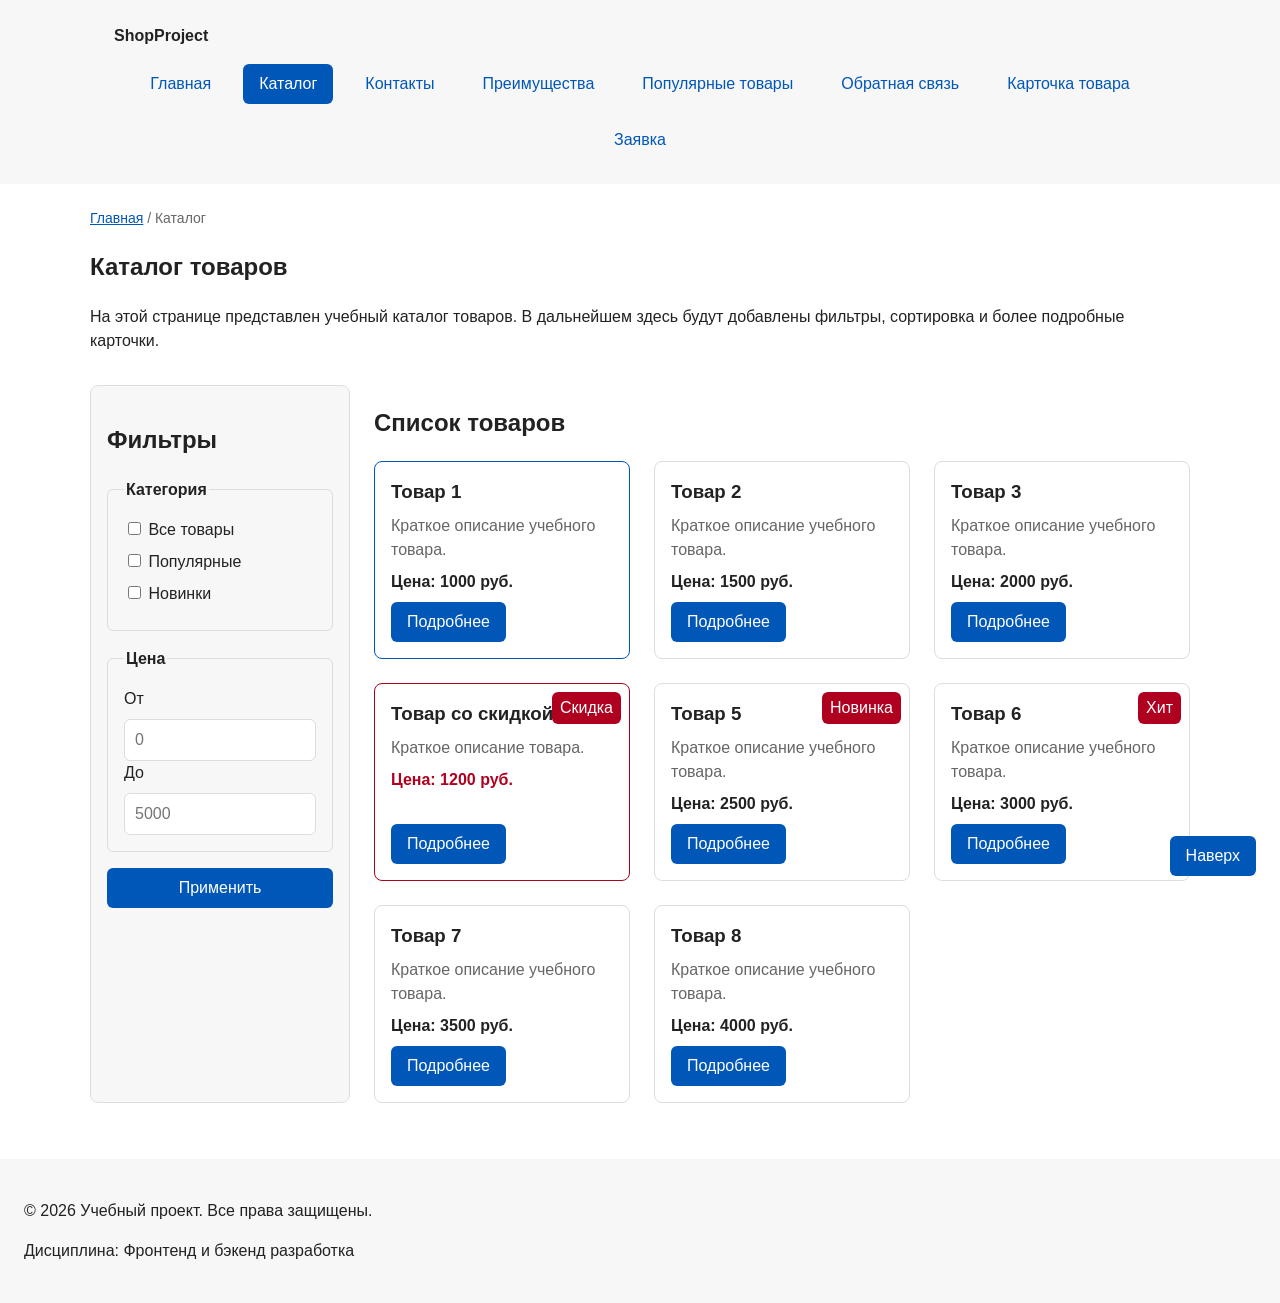
==== commit 4166049d: "fix: prepare HTML CSS project for submission" ====
--- a/catalog.html
+++ b/catalog.html
@@ -1,124 +1,191 @@
 <!DOCTYPE html>
 <html lang="ru">
 <head>
-<meta charset="UTF-8">
-<meta name="viewport" content="width=device-width, initial-scale=1.0">
-<meta name="description" content="Каталог товаров учебного интернет-магазина.">
-<title>Каталог товаров – Учебный интернет-магазин</title>
-<link rel="stylesheet" href="css/style.css">
-<script src="js/main.js" defer></script>
+  <meta charset="UTF-8">
+  <meta name="viewport" content="width=device-width, initial-scale=1.0">
+  <meta name="description" content="Каталог товаров учебного интернет-магазина.">
+  <title>Каталог товаров — Учебный интернет-магазин</title>
+  <meta property="og:type" content="website">
+  <meta property="og:title" content="Каталог товаров — Учебный интернет-магазин">
+  <meta property="og:description" content="Каталог товаров учебного интернет-магазина.">
+  <meta property="og:image" content="https://username.github.io/kr1-html-css-shop/images/preview.jpg">
+  <link rel="stylesheet" href="css/style.css">
 </head>
 <body>
+  <header class="site-header">
+    <div class="site-header__inner">
+      <a class="site-header__logo" href="index.html">ShopProject</a>
+      <nav class="site-nav" aria-label="Основная навигация">
+        <ul class="site-nav__list">
+        <li class="site-nav__item">
+          <a class="site-nav__link" href="index.html">Главная</a>
+        </li>
+        <li class="site-nav__item">
+          <a class="site-nav__link site-nav__link--active" href="catalog.html">Каталог</a>
+        </li>
+        <li class="site-nav__item">
+          <a class="site-nav__link" href="contacts.html">Контакты</a>
+        </li>
+        <li class="site-nav__item">
+          <a class="site-nav__link" href="index.html#advantages">Преимущества</a>
+        </li>
+        <li class="site-nav__item">
+          <a class="site-nav__link" href="index.html#popular">Популярные товары</a>
+        </li>
+        <li class="site-nav__item">
+          <a class="site-nav__link" href="index.html#contacts">Обратная связь</a>
+        </li>
+        <li class="site-nav__item">
+          <a class="site-nav__link" href="product.html">Карточка товара</a>
+        </li>
+        <li class="site-nav__item">
+          <a class="site-nav__link" href="order.html">Заявка</a>
+        </li>
+        </ul>
+      </nav>
+    </div>
+  </header>
 
-<header class="site-header">
-<div class="site-header__inner">
-<a class="site-header__logo" href="index.html">ShopProject</a>
-<nav class="site-nav" aria-label="Основная навигация">
-<ul class="site-nav__list">
-<li class="site-nav__item"><a class="site-nav__link" href="index.html">Главная</a></li>
-<li class="site-nav__item"><a class="site-nav__link site-nav__link--active" href="catalog.html">Каталог</a></li>
-<li class="site-nav__item"><a class="site-nav__link" href="product.html">Карточка товара</a></li>
-<li class="site-nav__item"><a class="site-nav__link" href="order.html">Заявка</a></li>
-<li class="site-nav__item"><a class="site-nav__link" href="contacts.html">Контакты</a></li>
-</ul>
-</nav>
-</div>
-</header>
+  <main>
+    <nav class="breadcrumbs" aria-label="Хлебные крошки">
+      <a class="breadcrumbs__link" href="index.html">Главная</a>
+      <span class="breadcrumbs__current">Каталог</span>
+    </nav>
 
-<main>
+    <section class="section">
+      <h1>Каталог товаров</h1>
+      <p>
+        На этой странице представлен учебный каталог товаров.
+        В дальнейшем здесь будут добавлены фильтры, сортировка и более
+        подробные карточки.
+      </p>
+    </section>
 
-<nav class="breadcrumbs" aria-label="Хлебные крошки">
-<a class="breadcrumbs__link" href="index.html">Главная</a>
-<span class="breadcrumbs__current">Каталог</span>
-</nav>
+    <section class="catalog-layout">
+      <aside class="catalog-filters">
+        <h2>Фильтры</h2>
 
-<section class="catalog-layout">
+        <form class="filters-form" action="#" method="get">
+          <fieldset>
+            <legend>Категория</legend>
 
-<aside class="catalog-filters">
-<h2>Фильтры</h2>
-<form class="filters-form" action="#" method="get">
-<fieldset>
-<legend>Категория</legend>
-<label><input type="checkbox" name="category" value="all"> Все товары</label>
-<label><input type="checkbox" name="category" value="popular"> Популярные</label>
-<label><input type="checkbox" name="category" value="new"> Новинки</label>
-</fieldset>
-<fieldset>
-<legend>Цена</legend>
-<label for="price-from">От</label>
-<input id="price-from" name="price-from" type="number" min="0" placeholder="0">
-<label for="price-to">До</label>
-<input id="price-to" name="price-to" type="number" min="0" placeholder="5000">
-</fieldset>
-<button class="button button--primary" type="submit">Применить</button>
-</form>
-</aside>
+            <label>
+              <input type="checkbox" name="category" value="all">
+              Все товары
+            </label>
 
-<section class="catalog-products">
-<h2>Список товаров</h2>
-<div class="products-grid">
+            <label>
+              <input type="checkbox" name="category" value="popular">
+              Популярные
+            </label>
 
-<article class="product-card product-card--discount">
-<span class="product-card__badge">Скидка</span>
-<h3 class="product-card__title">Беспроводные наушники</h3>
-<p class="product-card__description">Накладные Bluetooth-наушники с шумоподавлением и временем работы до 30 часов.</p>
-<p class="product-card__price">Цена: 7 990 руб.</p>
-<a class="button button--primary" href="product.html">Подробнее</a>
-</article>
+            <label>
+              <input type="checkbox" name="category" value="new">
+              Новинки
+            </label>
+          </fieldset>
 
-<article class="product-card product-card--featured">
-<span class="product-card__badge">Хит</span>
-<h3 class="product-card__title">Механическая клавиатура</h3>
-<p class="product-card__description">Компактная механическая клавиатура с подсветкой и переключателями Blue Switch.</p>
-<p class="product-card__price">Цена: 4 590 руб.</p>
-<a class="button button--primary" href="product.html">Подробнее</a>
-</article>
+          <fieldset>
+            <legend>Цена</legend>
 
-<article class="product-card">
-<span class="product-card__badge">Новинка</span>
-<h3 class="product-card__title">Игровая мышь</h3>
-<p class="product-card__description">Оптическая мышь с сенсором 16 000 DPI и настраиваемой RGB-подсветкой.</p>
-<p class="product-card__price">Цена: 2 790 руб.</p>
-<a class="button button--primary" href="product.html">Подробнее</a>
-</article>
+            <label for="price-from">От</label>
+            <input id="price-from" name="price-from" type="number" min="0" placeholder="0">
 
-<article class="product-card">
-<span class="product-card__badge">Новинка</span>
-<h3 class="product-card__title">USB-микрофон</h3>
-<p class="product-card__description">Конденсаторный USB-микрофон с кардиоидной диаграммой для стримов и записи.</p>
-<p class="product-card__price">Цена: 5 490 руб.</p>
-<a class="button button--primary" href="product.html">Подробнее</a>
-</article>
+            <label for="price-to">До</label>
+            <input id="price-to" name="price-to" type="number" min="0" placeholder="5000">
+          </fieldset>
 
-<article class="product-card">
-<span class="product-card__badge">Хит</span>
-<h3 class="product-card__title">Веб-камера Full HD</h3>
-<p class="product-card__description">Веб-камера 1080p с автофокусом и встроенным микрофоном для видеозвонков.</p>
-<p class="product-card__price">Цена: 3 290 руб.</p>
-<a class="button button--primary" href="product.html">Подробнее</a>
-</article>
+          <button class="button button--primary" type="submit">Применить</button>
+        </form>
+      </aside>
 
-<article class="product-card product-card--discount">
-<span class="product-card__badge">Скидка</span>
-<h3 class="product-card__title">Монитор 27"</h3>
-<p class="product-card__description">IPS-монитор с разрешением 2560×1440, частотой 165 Гц и поддержкой HDR.</p>
-<p class="product-card__price">Цена: 24 990 руб.</p>
-<a class="button button--primary" href="product.html">Подробнее</a>
-</article>
+      <section class="catalog-products">
+        <h2>Список товаров</h2>
 
-</div>
-</section>
+        <div class="products-grid">
+          <article class="product-card product-card--featured">
+            <h3 class="product-card__title">Товар 1</h3>
+            <p class="product-card__description">Краткое описание учебного товара.</p>
+            <p class="product-card__price">Цена: 1000 руб.</p>
+            <a class="button button--primary product-card__button" href="product.html">
+              Подробнее
+            </a>
+          </article>
 
-</section>
+          <article class="product-card">
+            <h3 class="product-card__title">Товар 2</h3>
+            <p class="product-card__description">Краткое описание учебного товара.</p>
+            <p class="product-card__price">Цена: 1500 руб.</p>
+            <a class="button button--primary product-card__button" href="product.html">
+              Подробнее
+            </a>
+          </article>
 
-</main>
+          <article class="product-card">
+            <h3 class="product-card__title">Товар 3</h3>
+            <p class="product-card__description">Краткое описание учебного товара.</p>
+            <p class="product-card__price">Цена: 2000 руб.</p>
+            <a class="button button--primary product-card__button" href="product.html">
+              Подробнее
+            </a>
+          </article>
 
-<footer class="site-footer">
-<p>&copy; 2026 Учебный проект. Все права защищены.</p>
-<p>Дисциплина: Фронтенд и бэкенд разработка</p>
-</footer>
+          <article class="product-card product-card--discount">
+            <span class="product-card__badge">Скидка</span>
+            <h3 class="product-card__title">Товар со скидкой</h3>
+            <p class="product-card__description">Краткое описание товара.</p>
+            <p class="product-card__price">Цена: 1200 руб.</p>
+            <a class="button button--primary product-card__button" href="product.html">
+              Подробнее
+            </a>
+          </article>
 
-<button class="scroll-top" type="button" id="scroll-top" aria-label="Наверх">↑</button>
+          <article class="product-card">
+            <span class="product-card__badge">Новинка</span>
+            <h3 class="product-card__title">Товар 5</h3>
+            <p class="product-card__description">Краткое описание учебного товара.</p>
+            <p class="product-card__price">Цена: 2500 руб.</p>
+            <a class="button button--primary product-card__button" href="product.html">
+              Подробнее
+            </a>
+          </article>
 
+          <article class="product-card">
+            <span class="product-card__badge">Хит</span>
+            <h3 class="product-card__title">Товар 6</h3>
+            <p class="product-card__description">Краткое описание учебного товара.</p>
+            <p class="product-card__price">Цена: 3000 руб.</p>
+            <a class="button button--primary product-card__button" href="product.html">
+              Подробнее
+            </a>
+          </article>
+
+          <article class="product-card">
+            <h3 class="product-card__title">Товар 7</h3>
+            <p class="product-card__description">Краткое описание учебного товара.</p>
+            <p class="product-card__price">Цена: 3500 руб.</p>
+            <a class="button button--primary product-card__button" href="product.html">
+              Подробнее
+            </a>
+          </article>
+
+          <article class="product-card">
+            <h3 class="product-card__title">Товар 8</h3>
+            <p class="product-card__description">Краткое описание учебного товара.</p>
+            <p class="product-card__price">Цена: 4000 руб.</p>
+            <a class="button button--primary product-card__button" href="product.html">
+              Подробнее
+            </a>
+          </article>
+        </div>
+      </section>
+    </section>
+  </main>
+
+  <footer class="site-footer">
+    <p>&copy; 2026 Учебный проект. Все права защищены.</p>
+    <p>Дисциплина: Фронтенд и бэкенд разработка</p>
+  </footer>
+  <a class="button button--primary to-top" href="#top">Наверх</a>
 </body>
-</html>+</html>
--- a/css/style.css
+++ b/css/style.css
@@ -1,387 +1,533 @@
+/* ===============================
+   1. Переменные проекта
+   =============================== */
+
 :root {
---color-bg: #ffffff;
---color-text: #222222;
---color-muted: #666666;
---color-primary: #0057b8;
---color-primary-dark: #003f86;
---color-border: #dddddd;
---color-surface: #f7f7f7;
---color-surface-accent: #eef5ff;
---color-danger: #b00020;
---color-success: #168a2f;
---color-success-bg: #eefaf0;
---color-white: #ffffff;
-
---space-xs: 4px;
---space-sm: 8px;
---space-md: 16px;
---space-lg: 24px;
---space-xl: 32px;
-
---radius-sm: 6px;
---radius-md: 8px;
---radius-lg: 12px;
-
---container-width: 1100px;
-}
-
+  /* Основные цвета проекта */
+  --color-bg: #ffffff;
+  --color-text: #222222;
+  --color-muted: #666666;
+  --color-primary: #0057b8;
+  --color-primary-dark: #003f86;
+  --color-border: #dddddd;
+  --color-surface: #f7f7f7;
+  --color-surface-accent: #eef5ff;
+  --color-danger: #b00020;
+  --color-success: #168a2f;
+  --color-success-bg: #eefaf0;
+  --color-white: #ffffff;
+
+  /* Отступы */
+  --space-xs: 4px;
+  --space-sm: 8px;
+  --space-md: 16px;
+  --space-lg: 24px;
+  --space-xl: 32px;
+
+  /* Скругления */
+  --radius-sm: 6px;
+  --radius-md: 8px;
+  --radius-lg: 12px;
+
+  /* Размеры */
+  --container-width: 1100px;
+}
+
+/* ===============================
+   2. Базовые стили
+   =============================== */
+
+/*
+  Универсальное правило для всех элементов.
+  border-box делает расчёт размеров более понятным:
+  width включает content, padding и border.
+*/
 * {
-box-sizing: border-box;
-}
-
+  box-sizing: border-box;
+}
+
+/*
+  Плавная прокрутка к якорям.
+*/
 html {
-scroll-behavior: smooth;
-}
-
+  scroll-behavior: smooth;
+}
+
+/*
+  Убираем стандартный внешний отступ браузера у body.
+  Без этого вокруг страницы может появиться белая рамка.
+*/
 body {
-margin: 0;
-font-family: Arial, sans-serif;
-line-height: 1.5;
-color: var(--color-text);
-background-color: var(--color-bg);
-}
+  margin: 0;
+  font-family: Arial, sans-serif;
+  line-height: 1.5;
+  color: var(--color-text);
+  background-color: var(--color-bg);
+}
+
+/*
+  Задаём внутренние отступы для основных областей страницы.
+  Это делает содержимое визуально отделённым от краёв окна браузера.
+*/
+main,
+footer {
+  padding: var(--space-lg);
+}
+
+/* ===============================
+   3. Общие элементы интерфейса
+   =============================== */
 
 a {
-color: var(--color-primary);
+  color: var(--color-primary);
 }
 
 a:hover {
-color: var(--color-primary-dark);
+  color: var(--color-primary-dark);
 }
 
 a:focus-visible {
-outline: 2px solid var(--color-primary);
-outline-offset: 3px;
+  outline: 2px solid var(--color-primary);
+  outline-offset: 3px;
+}
+
+/*
+  Подсветка цели якоря.
+*/
+:target {
+  outline: 2px dashed var(--color-primary);
+  outline-offset: 4px;
 }
 
 .button {
-display: inline-block;
-padding: var(--space-sm) var(--space-md);
-border: none;
-border-radius: var(--radius-sm);
-font: inherit;
-text-decoration: none;
-cursor: pointer;
+  display: inline-block;
+  padding: var(--space-sm) var(--space-md);
+  border: none;
+  border-radius: var(--radius-sm);
+  font: inherit;
+  text-decoration: none;
+  cursor: pointer;
 }
 
 .button--primary {
-color: var(--color-white);
-background-color: var(--color-primary);
+  color: var(--color-white);
+  background-color: var(--color-primary);
 }
 
 .button--primary:hover {
-background-color: var(--color-primary-dark);
+  background-color: var(--color-primary-dark);
 }
 
 .button--secondary {
-color: var(--color-primary);
-background-color: transparent;
-border: 1px solid var(--color-primary);
+  color: var(--color-primary);
+  background-color: transparent;
+  border: 1px solid var(--color-primary);
 }
 
 .button--secondary:hover {
-color: var(--color-white);
-background-color: var(--color-primary);
+  color: var(--color-white);
+  background-color: var(--color-primary);
 }
 
 .button:focus-visible {
-outline: 2px solid var(--color-primary);
-outline-offset: 3px;
+  outline: 2px solid var(--color-primary);
+  outline-offset: 3px;
 }
 
 .button:disabled,
 .button--disabled {
-opacity: 0.6;
-cursor: not-allowed;
-}
+  opacity: 0.6;
+  cursor: not-allowed;
+}
+
+/* ===============================
+   4. Компоненты страницы
+   =============================== */
+
+/* Шапка сайта и навигация */
 
 .site-header {
-position: sticky;
-top: 0;
-z-index: 10;
-background-color: var(--color-surface);
+  background-color: var(--color-surface);
 }
 
 .site-header__inner {
-max-width: var(--container-width);
-margin: 0 auto;
-padding: var(--space-lg);
+  max-width: var(--container-width);
+  margin: 0 auto;
+  padding: var(--space-lg);
 }
 
 .site-header__logo {
-font-weight: 700;
-color: var(--color-text);
-text-decoration: none;
+  font-weight: 700;
+  color: var(--color-text);
+  text-decoration: none;
 }
 
 .site-nav__list {
-display: flex;
-flex-wrap: wrap;
-justify-content: center;
-align-items: center;
-gap: var(--space-md);
-padding: 0;
-margin: var(--space-md) 0 0;
-list-style: none;
+  display: flex;
+  flex-wrap: wrap;
+  justify-content: center;
+  align-items: center;
+  gap: var(--space-md);
+  padding: 0;
+  margin: var(--space-md) 0 0;
+  list-style: none;
 }
 
 .site-nav__link {
-display: inline-block;
-padding: var(--space-sm) var(--space-md);
-color: var(--color-primary);
-text-decoration: none;
-border-radius: var(--radius-sm);
+  display: inline-block;
+  padding: var(--space-sm) var(--space-md);
+  color: var(--color-primary);
+  text-decoration: none;
+  border-radius: var(--radius-sm);
 }
 
 .site-nav__link:hover {
-color: var(--color-white);
-background-color: var(--color-primary);
+  color: var(--color-white);
+  background-color: var(--color-primary);
 }
 
 .site-nav__link:focus-visible {
-outline: 2px solid var(--color-primary);
-outline-offset: 3px;
+  outline: 2px solid var(--color-primary);
+  outline-offset: 3px;
 }
 
 .site-nav__link--active {
-color: var(--color-white);
-background-color: var(--color-primary);
-}
+  color: var(--color-white);
+  background-color: var(--color-primary);
+}
+
+/* Подвал сайта */
+
+.site-footer {
+  background-color: var(--color-surface);
+}
+
+/* Хлебные крошки */
 
 .breadcrumbs {
-max-width: var(--container-width);
-margin: 0 auto var(--space-md);
-font-size: 14px;
-color: var(--color-muted);
+  max-width: var(--container-width);
+  margin: 0 auto var(--space-md);
+  font-size: 14px;
+  color: var(--color-muted);
 }
 
 .breadcrumbs__link {
-color: var(--color-primary);
+  color: var(--color-primary);
 }
 
 .breadcrumbs__current::before {
-content: " / ";
-color: var(--color-muted);
-}
+  content: " / ";
+  color: var(--color-muted);
+}
+
+/* Hero-блок и секции */
 
 .hero {
-max-width: var(--container-width);
-margin: 0 auto var(--space-xl);
-padding: var(--space-xl) var(--space-lg);
-background-color: var(--color-surface-accent);
-border-radius: var(--radius-lg);
+  max-width: var(--container-width);
+  margin: 0 auto var(--space-xl);
+  padding: var(--space-xl) var(--space-lg);
+  background-color: var(--color-surface-accent);
+  border-radius: var(--radius-lg);
 }
 
 .section {
-max-width: var(--container-width);
-margin: 0 auto var(--space-xl);
+  max-width: var(--container-width);
+  margin: 0 auto var(--space-xl);
 }
 
 .section h2 {
-margin-top: 0;
-}
+  margin-top: 0;
+}
+
+/* Сетка товаров */
 
 .products-grid {
-display: grid;
-grid-template-columns: repeat(3, 1fr);
-gap: var(--space-lg);
-}
+  display: grid;
+  grid-template-columns: repeat(3, 1fr);
+  gap: var(--space-lg);
+}
+
+/* Карточка товара */
 
 .product-card {
-position: relative;
-display: flex;
-flex-direction: column;
-gap: var(--space-sm);
-padding: var(--space-md);
-border: 1px solid var(--color-border);
-border-radius: var(--radius-md);
-background-color: var(--color-bg);
+  display: flex;
+  flex-direction: column;
+  gap: var(--space-sm);
+  padding: var(--space-md);
+  border: 1px solid var(--color-border);
+  border-radius: var(--radius-md);
+  background-color: var(--color-bg);
 }
 
 .product-card:hover {
-border-color: var(--color-primary);
+  border-color: var(--color-primary);
 }
 
 .product-card--featured {
-border-color: var(--color-primary);
+  border-color: var(--color-primary);
 }
 
 .product-card--discount {
-border-color: var(--color-danger);
+  border-color: var(--color-danger);
+}
+
+.product-card__title {
+  margin: 0;
+  color: var(--color-text);
+}
+
+.product-card__description {
+  margin: 0;
+  color: var(--color-muted);
+}
+
+.product-card__price {
+  margin: 0;
+  font-weight: 700;
+}
+
+.product-card--discount .product-card__price {
+  color: var(--color-danger);
+}
+
+.product-card__button {
+  margin-top: auto;
+  align-self: flex-start;
+}
+
+/* Позиционирование: бейдж в карточке товара */
+
+.product-card {
+  position: relative;
 }
 
 .product-card__badge {
-position: absolute;
-top: var(--space-sm);
-right: var(--space-sm);
-padding: 4px 8px;
-color: var(--color-white);
-background-color: var(--color-danger);
-border-radius: var(--radius-sm);
-font-size: 12px;
-}
-
-.product-card--featured .product-card__badge {
-background-color: var(--color-primary);
-}
-
-.product-card__title {
-margin: 0;
-color: var(--color-text);
-}
-
-.product-card__description {
-margin: 0;
-color: var(--color-muted);
-}
-
-.product-card__price {
-margin: 0;
-font-weight: 700;
-}
-
-.product-card--discount .product-card__price {
-color: var(--color-danger);
-}
-
-.product-card__button {
-margin-top: auto;
-align-self: flex-start;
-}
+  position: absolute;
+  top: var(--space-sm);
+  right: var(--space-sm);
+  padding: 4px 8px;
+  color: var(--color-white);
+  background-color: var(--color-danger);
+  border-radius: var(--radius-sm);
+}
+
+/* Страница каталога: фильтры + товары */
+
+.catalog-layout {
+  max-width: var(--container-width);
+  margin: 0 auto var(--space-xl);
+  display: grid;
+  grid-template-columns: 260px 1fr;
+  grid-template-areas: "filters products";
+  gap: var(--space-lg);
+}
+
+.catalog-filters {
+  grid-area: filters;
+  padding: var(--space-md);
+  border: 1px solid var(--color-border);
+  border-radius: var(--radius-md);
+  background-color: var(--color-surface);
+}
+
+.catalog-products {
+  grid-area: products;
+}
+
+.filters-form {
+  display: grid;
+  gap: var(--space-md);
+}
+
+.filters-form fieldset {
+  margin: 0;
+  padding: var(--space-md);
+  border: 1px solid var(--color-border);
+  border-radius: var(--radius-sm);
+}
+
+.filters-form legend {
+  font-weight: 700;
+}
+
+.filters-form label {
+  display: block;
+  margin-bottom: var(--space-sm);
+}
+
+.filters-form input[type="number"] {
+  width: 100%;
+  padding: 8px 10px;
+  border: 1px solid var(--color-border);
+  border-radius: var(--radius-sm);
+  font: inherit;
+}
+
+/* Дополнительный информационный блок */
 
 .aside-info {
-max-width: var(--container-width);
-margin: 0 auto var(--space-xl);
-padding: var(--space-md);
-border-left: 4px solid var(--color-primary);
-background-color: var(--color-surface);
-}
-
-.catalog-layout {
-max-width: var(--container-width);
-margin: 0 auto var(--space-xl);
-display: grid;
-grid-template-columns: 260px 1fr;
-grid-template-areas: "filters products";
-gap: var(--space-lg);
-}
-
-.catalog-filters {
-grid-area: filters;
-align-self: start;
-position: sticky;
-top: 100px;
-padding: var(--space-md);
-border: 1px solid var(--color-border);
-border-radius: var(--radius-md);
-background-color: var(--color-surface);
-}
-
-.catalog-products {
-grid-area: products;
-}
-
-.filters-form {
-display: grid;
-gap: var(--space-md);
-}
-
-.filters-form fieldset {
-margin: 0;
-padding: var(--space-md);
-border: 1px solid var(--color-border);
-border-radius: var(--radius-sm);
-}
-
-.filters-form legend {
-font-weight: 700;
-}
-
-.filters-form label {
-display: block;
-margin-bottom: var(--space-sm);
-}
-
-.filters-form input[type="number"] {
-width: 100%;
-padding: 8px 10px;
-border: 1px solid var(--color-border);
-border-radius: var(--radius-sm);
-font: inherit;
-}
-
-.product-table {
-width: 100%;
-border-collapse: collapse;
-background-color: var(--color-bg);
-}
-
-.product-table caption {
-caption-side: top;
-padding: var(--space-sm) 0;
-font-weight: 700;
-text-align: left;
-}
-
-.product-table th,
-.product-table td {
-padding: var(--space-sm) var(--space-md);
-border: 1px solid var(--color-border);
-text-align: left;
-}
-
-.product-table thead th {
-background-color: var(--color-surface);
-}
-
-.review {
-padding: var(--space-md);
-margin-bottom: var(--space-md);
-border-left: 4px solid var(--color-primary);
-background-color: var(--color-surface);
-}
-
-.review__title {
-margin: 0 0 var(--space-xs);
-}
-
-.review__text {
-margin: 0;
-}
-
-.faq-item {
-padding: var(--space-md);
-margin-bottom: var(--space-md);
-border: 1px solid var(--color-border);
-border-radius: var(--radius-md);
-background-color: var(--color-bg);
-}
-
-.faq-item__question {
-margin: 0 0 var(--space-xs);
-}
-
-.faq-item__answer {
-margin: 0;
-color: var(--color-muted);
-}
-
-.site-footer {
-padding: var(--space-lg);
-background-color: var(--color-surface);
-}
-
-.scroll-top {
-position: fixed;
-right: var(--space-lg);
-bottom: var(--space-lg);
-width: 44px;
-height: 44px;
-border: none;
-border-radius: 50%;
-color: var(--color-white);
-background-color: var(--color-primary);
-font-size: 20px;
-cursor: pointer;
-z-index: 20;
-}
+  max-width: var(--container-width);
+  margin: 0 auto var(--space-xl);
+  padding: var(--space-md);
+  border-left: 4px solid var(--color-primary);
+  background-color: var(--color-surface);
+}
+
+/* ===============================
+   5. Форма и модальное окно
+   =============================== */
+
+/*
+  Модальное окно.
+  Элемент dialog сам умеет открываться поверх страницы.
+*/
+.order-dialog {
+  width: min(100% - 32px, 560px);
+  padding: var(--space-lg);
+  border: none;
+  border-radius: var(--radius-lg);
+}
+
+/*
+  Затемнение фона за модальным окном.
+*/
+.order-dialog::backdrop {
+  background-color: rgba(0, 0, 0, 0.5);
+}
+
+.order-dialog__title {
+  margin-top: 0;
+}
+
+.order-form__field {
+  margin-bottom: var(--space-md);
+}
+
+.order-form__label {
+  display: block;
+  margin-bottom: var(--space-xs);
+}
+
+.order-form__input,
+.order-form__select,
+.order-form__textarea {
+  width: 100%;
+  padding: 10px 12px;
+  border: 1px solid var(--color-border);
+  border-radius: var(--radius-sm);
+  font: inherit;
+}
+
+/*
+  Checkbox не должен занимать всю ширину.
+*/
+.order-form__input[type="checkbox"] {
+  width: auto;
+}
+
+/*
+  Подсказка под полем телефона.
+*/
+.order-form__hint {
+  display: block;
+  margin-top: var(--space-xs);
+  color: var(--color-muted);
+}
+
+.order-form__input:hover,
+.order-form__select:hover,
+.order-form__textarea:hover {
+  border-color: var(--color-primary);
+}
+
+.order-form__input:focus-visible,
+.order-form__select:focus-visible,
+.order-form__textarea:focus-visible {
+  outline: 2px solid var(--color-primary);
+  outline-offset: 3px;
+}
+
+/*
+  Подсветка ошибочных полей.
+  Атрибут aria-invalid добавляется через JavaScript.
+*/
+[aria-invalid="true"] {
+  border-color: var(--color-danger);
+}
+
+.order-form__actions {
+  display: flex;
+  gap: var(--space-md);
+  margin-top: var(--space-lg);
+}
+
+/*
+  Сообщение об успешной отправке.
+*/
+.success-message {
+  max-width: var(--container-width);
+  margin: var(--space-lg) auto;
+  padding: var(--space-md);
+  border-left: 4px solid var(--color-success);
+  background-color: var(--color-success-bg);
+}
+
+/* ===============================
+   6. Самостоятельные доработки
+   =============================== */
+
+/* Блок отзывов */
+
+.reviews {
+  display: grid;
+  grid-template-columns: repeat(3, 1fr);
+  gap: var(--space-lg);
+}
+
+.review-card {
+  padding: var(--space-md);
+  border: 1px solid var(--color-border);
+  border-radius: var(--radius-md);
+  background-color: var(--color-surface);
+}
+
+.review-card__text {
+  margin: 0 0 var(--space-sm);
+}
+
+.review-card__author {
+  margin: 0;
+  font-weight: 700;
+}
+
+/* Блок часто задаваемых вопросов */
+
+.faq__item {
+  margin-bottom: var(--space-sm);
+  padding: var(--space-md);
+  border: 1px solid var(--color-border);
+  border-radius: var(--radius-md);
+}
+
+.faq__question {
+  font-weight: 700;
+  cursor: pointer;
+}
+
+.faq__answer {
+  margin: var(--space-sm) 0 0;
+  color: var(--color-muted);
+}
+
+/* Фиксированная кнопка «Наверх» */
+
+.to-top {
+  position: fixed;
+  right: var(--space-lg);
+  bottom: var(--space-lg);
+  z-index: 10;
+}
+
+.to-top:hover {
+  color: var(--color-white);
+}
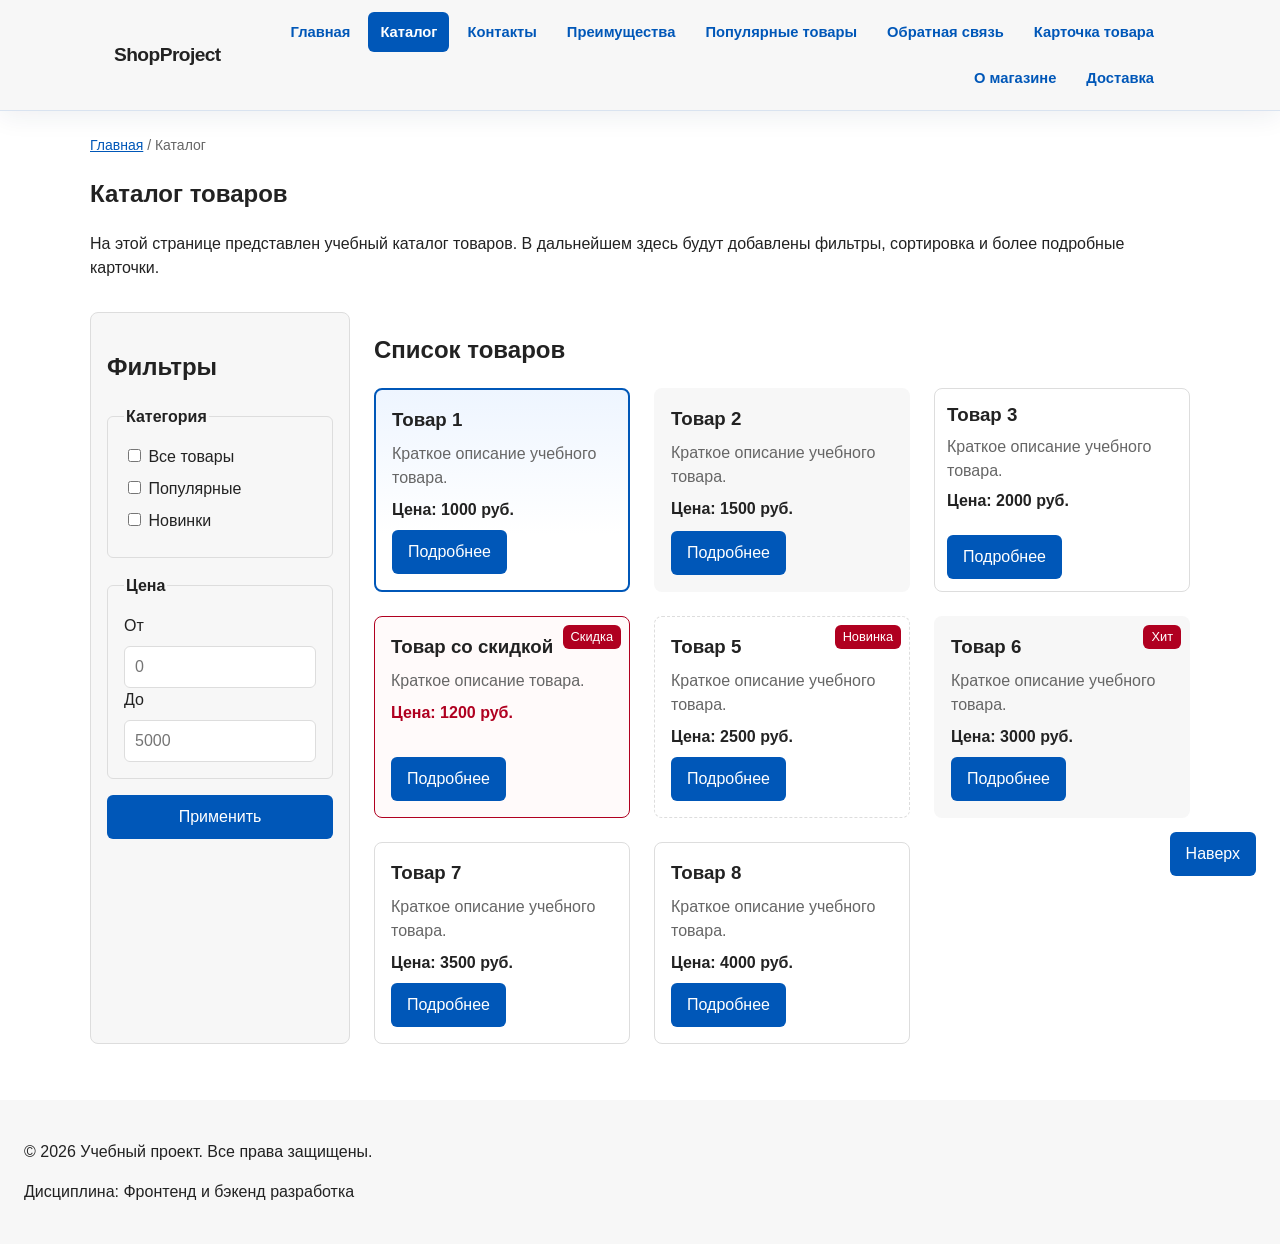
==== commit 3c4d13a0: "kr2" ====
--- a/catalog.html
+++ b/catalog.html
@@ -39,7 +39,10 @@
           <a class="site-nav__link" href="product.html">Карточка товара</a>
         </li>
         <li class="site-nav__item">
-          <a class="site-nav__link" href="order.html">Заявка</a>
+          <a class="site-nav__link" href="about.html">О магазине</a>
+        </li>
+        <li class="site-nav__item">
+          <a class="site-nav__link" href="delivery.html">Доставка</a>
         </li>
         </ul>
       </nav>
@@ -112,7 +115,7 @@
             </a>
           </article>
 
-          <article class="product-card">
+          <article class="product-card product-card--soft">
             <h3 class="product-card__title">Товар 2</h3>
             <p class="product-card__description">Краткое описание учебного товара.</p>
             <p class="product-card__price">Цена: 1500 руб.</p>
@@ -121,7 +124,7 @@
             </a>
           </article>
 
-          <article class="product-card">
+          <article class="product-card product-card--compact">
             <h3 class="product-card__title">Товар 3</h3>
             <p class="product-card__description">Краткое описание учебного товара.</p>
             <p class="product-card__price">Цена: 2000 руб.</p>
@@ -140,7 +143,7 @@
             </a>
           </article>
 
-          <article class="product-card">
+          <article class="product-card product-card--outlined">
             <span class="product-card__badge">Новинка</span>
             <h3 class="product-card__title">Товар 5</h3>
             <p class="product-card__description">Краткое описание учебного товара.</p>
@@ -150,7 +153,7 @@
             </a>
           </article>
 
-          <article class="product-card">
+          <article class="product-card product-card--soft">
             <span class="product-card__badge">Хит</span>
             <h3 class="product-card__title">Товар 6</h3>
             <p class="product-card__description">Краткое описание учебного товара.</p>
--- a/css/style.css
+++ b/css/style.css
@@ -531,3 +531,496 @@
 .to-top:hover {
   color: var(--color-white);
 }
+
+
+/* ===== Улучшенная шапка и закреплённое меню ===== */
+
+.site-header {
+  position: sticky;
+  top: 0;
+  z-index: 1000;
+  background: rgba(247, 247, 247, 0.96);
+  border-bottom: 1px solid rgba(0, 87, 184, 0.12);
+  box-shadow: 0 6px 24px rgba(25, 45, 75, 0.07);
+  backdrop-filter: blur(12px);
+}
+
+.site-header__inner {
+  display: flex;
+  align-items: center;
+  justify-content: space-between;
+  gap: var(--space-lg);
+  padding-top: 12px;
+  padding-bottom: 12px;
+}
+
+.site-header__logo {
+  flex: 0 0 auto;
+  font-size: 1.2rem;
+  letter-spacing: -0.03em;
+}
+
+.site-nav {
+  min-width: 0;
+}
+
+.site-nav__list {
+  justify-content: flex-end;
+  gap: 6px;
+  margin-top: 0;
+}
+
+.site-nav__link {
+  padding: 9px 12px;
+  font-size: 0.92rem;
+  font-weight: 600;
+  white-space: nowrap;
+  transition: background-color 0.2s, color 0.2s, transform 0.2s;
+}
+
+.site-nav__link:hover {
+  transform: translateY(-1px);
+}
+
+/* Плавная прокрутка к разделам */
+
+html {
+  scroll-behavior: smooth;
+}
+
+[id] {
+  scroll-margin-top: 110px;
+}
+
+/* ===== Звёзды и отзывы ===== */
+
+.review-card__rating,
+.faq__rating {
+  display: flex;
+  align-items: center;
+  gap: 3px;
+  margin: 0 0 12px;
+  color: #f5a623;
+  font-size: 1.12rem;
+  letter-spacing: 2px;
+}
+
+.review-card__rating span,
+.faq__rating span {
+  color: #f5a623;
+}
+
+.review-card__rating-label {
+  margin-left: 7px;
+  color: var(--color-muted);
+  font-size: 0.82rem;
+  letter-spacing: 0;
+}
+
+.review-card {
+  padding: 22px;
+  box-shadow: 0 8px 24px rgba(24, 48, 82, 0.05);
+  transition: transform 0.2s, box-shadow 0.2s;
+}
+
+.review-card:hover {
+  transform: translateY(-3px);
+  box-shadow: 0 14px 32px rgba(24, 48, 82, 0.1);
+}
+
+.review-card__text {
+  line-height: 1.75;
+}
+
+.review-card__author {
+  padding-top: 12px;
+  border-top: 1px solid var(--color-border);
+}
+
+/* ===== Часто задаваемые вопросы ===== */
+
+.faq__item {
+  padding: 18px 20px;
+  background: var(--color-bg);
+  transition: border-color 0.2s, box-shadow 0.2s;
+}
+
+.faq__item[open] {
+  border-color: var(--color-primary);
+  box-shadow: 0 8px 22px rgba(24, 48, 82, 0.06);
+}
+
+.faq__question {
+  display: flex;
+  align-items: center;
+  justify-content: space-between;
+  gap: 16px;
+  line-height: 1.55;
+  cursor: pointer;
+  list-style: none;
+}
+
+.faq__question::-webkit-details-marker {
+  display: none;
+}
+
+.faq__question::before {
+  content: "★";
+  flex: 0 0 auto;
+  color: #f5a623;
+  font-size: 1rem;
+}
+
+.faq__question::after {
+  content: "＋";
+  flex: 0 0 auto;
+  color: var(--color-primary);
+  font-size: 1.35rem;
+}
+
+.faq__item[open] .faq__question::after {
+  content: "−";
+}
+
+.faq__answer {
+  margin-top: 16px;
+  line-height: 1.8;
+}
+
+.faq__rating {
+  margin-top: 14px;
+  margin-bottom: 0;
+  font-size: 0.98rem;
+}
+
+
+.hero {
+  padding: clamp(28px, 5vw, 56px);
+  box-shadow: 0 14px 36px rgba(0, 87, 184, 0.08);
+}
+
+.button {
+  transition: transform 0.2s, background-color 0.2s, box-shadow 0.2s;
+}
+
+.button--primary:hover {
+  box-shadow: 0 5px 14px rgba(0, 63, 134, 0.2);
+  transform: translateY(-1px);
+}
+
+
+@media (max-width: 900px) {
+  .site-header__inner {
+    align-items: flex-start;
+    flex-direction: column;
+    gap: 8px;
+  }
+
+  .site-nav__list {
+    justify-content: flex-start;
+    flex-wrap: nowrap;
+    overflow-x: auto;
+    max-width: calc(100vw - 32px);
+    padding: 2px 2px 8px;
+    scrollbar-width: thin;
+  }
+
+  .site-nav__link {
+    font-size: 0.88rem;
+  }
+
+  .products-grid,
+  .reviews {
+    grid-template-columns: repeat(2, minmax(0, 1fr));
+  }
+}
+
+
+@media (max-width: 600px) {
+  main,
+  footer {
+    padding: 16px;
+  }
+
+  .site-header__inner {
+    padding: 10px 16px 6px;
+  }
+
+  .products-grid,
+  .reviews,
+  .catalog-layout {
+    grid-template-columns: 1fr;
+  }
+
+  .catalog-layout {
+    grid-template-areas:
+      "filters"
+      "products";
+  }
+
+  .hero {
+    padding: 26px 20px;
+  }
+
+  .order-form__actions {
+    flex-direction: column-reverse;
+  }
+
+  .order-form__actions .button {
+    width: 100%;
+  }
+
+  .to-top {
+    right: 12px;
+    bottom: 12px;
+  }
+}
+
+
+@media (prefers-reduced-motion: reduce) {
+  html {
+    scroll-behavior: auto;
+  }
+
+  *,
+  *::before,
+  *::after {
+    transition-duration: 0.01ms !important;
+    animation-duration: 0.01ms !important;
+  }
+}
+
+
+/* ===== Доработки: состояния элементов, изображения, варианты карточек ===== */
+
+/* Единые, заметные состояния кнопок */
+.button {
+  min-height: 44px;
+  display: inline-flex;
+  align-items: center;
+  justify-content: center;
+  gap: 8px;
+  transition: transform .18s ease, background-color .18s ease,
+    color .18s ease, box-shadow .18s ease, opacity .18s ease;
+}
+.button:active:not(:disabled) {
+  transform: translateY(1px) scale(.98);
+  box-shadow: none;
+}
+.button:focus-visible,
+.site-nav__link:focus-visible,
+.product-card:focus-within {
+  outline: 3px solid #f5a623;
+  outline-offset: 3px;
+}
+.button:disabled,
+.button[aria-disabled="true"] {
+  opacity: .55;
+  cursor: not-allowed;
+  box-shadow: none;
+  transform: none;
+}
+.button--primary:active:not(:disabled) {
+  background-color: var(--color-primary-dark);
+}
+.button--secondary:active:not(:disabled) {
+  background-color: var(--color-primary-dark);
+  color: var(--color-white);
+}
+
+/* Карточки реагируют на наведение и клавиатурный фокус */
+.product-card {
+  min-width: 0;
+  overflow: hidden;
+  transition: transform .2s ease, box-shadow .2s ease, border-color .2s ease;
+}
+.product-card:hover {
+  transform: translateY(-3px);
+  box-shadow: 0 12px 28px rgba(24, 48, 82, .10);
+}
+.product-card:focus-within {
+  border-color: var(--color-primary);
+}
+.product-card--featured {
+  background: linear-gradient(180deg, var(--color-surface-accent), var(--color-bg) 72%);
+  border-width: 2px;
+}
+.product-card--discount {
+  background: #fffafa;
+}
+.product-card--compact {
+  padding: 12px;
+  gap: 6px;
+  box-shadow: none;
+}
+.product-card--horizontal {
+  flex-direction: row;
+  align-items: center;
+  gap: var(--space-lg);
+}
+.product-card--horizontal .product-card__content {
+  flex: 1;
+  min-width: 0;
+}
+.product-card--outlined {
+  border-style: dashed;
+  box-shadow: none;
+}
+.product-card--soft {
+  background: var(--color-surface);
+  border-color: transparent;
+}
+.product-card__badge {
+  z-index: 1;
+  max-width: calc(100% - 24px);
+  font-size: .8rem;
+  line-height: 1.3;
+}
+
+/* Изображения: предсказуемые пропорции и адаптивность */
+img {
+  display: block;
+  max-width: 100%;
+  height: auto;
+}
+.product-image,
+.product-card__image {
+  width: 100%;
+  aspect-ratio: 3 / 2;
+  object-fit: cover;
+  border-radius: var(--radius-sm);
+  background: var(--color-surface);
+}
+.product-card--horizontal .product-card__image {
+  width: min(38%, 220px);
+  flex: 0 0 min(38%, 220px);
+}
+.product-detail__image {
+  width: min(100%, 600px);
+  aspect-ratio: 3 / 2;
+  object-fit: contain;
+  object-position: center;
+  background: var(--color-surface);
+  border-radius: var(--radius-md);
+}
+img[loading="lazy"] {
+  content-visibility: auto;
+}
+
+/* Доступность форм: понятные ошибки, подсказки и статусы */
+.order-form__input[aria-invalid="true"],
+.order-form__select[aria-invalid="true"],
+.order-form__textarea[aria-invalid="true"] {
+  border: 2px solid var(--color-danger);
+  background-color: #fff8f8;
+}
+.order-form__error {
+  display: block;
+  margin-top: 4px;
+  color: var(--color-danger);
+  font-size: .9rem;
+}
+.order-form__hint {
+  line-height: 1.45;
+}
+.order-form__field:focus-within .order-form__label {
+  color: var(--color-primary-dark);
+}
+.order-form__input,
+.order-form__select,
+.order-form__textarea {
+  min-height: 44px;
+}
+.order-form__textarea {
+  resize: vertical;
+}
+.order-form__field--checkbox .order-form__label {
+  display: flex;
+  align-items: flex-start;
+  gap: 10px;
+}
+.order-form__field--checkbox input[type="checkbox"] {
+  width: 20px;
+  height: 20px;
+  flex: 0 0 auto;
+  margin: 2px 0 0;
+}
+.order-form__actions {
+  flex-wrap: wrap;
+}
+.form-status {
+  margin: 0 0 var(--space-md);
+  padding: var(--space-sm) var(--space-md);
+  border-radius: var(--radius-sm);
+}
+.form-status--error {
+  color: var(--color-danger);
+  background: #fff0f1;
+}
+.form-status--success {
+  color: #126b25;
+  background: var(--color-success-bg);
+}
+.order-dialog {
+  max-height: min(90vh, 850px);
+  overflow-y: auto;
+}
+@media (hover: hover) and (prefers-reduced-motion: no-preference) {
+  .button:hover:not(:disabled) {
+    transform: translateY(-2px);
+  }
+}
+@media (max-width: 600px) {
+  .product-card--horizontal {
+    flex-direction: column;
+    align-items: stretch;
+  }
+  .product-card--horizontal .product-card__image {
+    width: 100%;
+    flex-basis: auto;
+  }
+}
+
+
+/* Дополнительные информационные страницы */
+.info-grid {
+  display: grid;
+  grid-template-columns: repeat(auto-fit, minmax(220px, 1fr));
+  gap: var(--space-lg);
+  margin: var(--space-lg) 0;
+}
+.info-card {
+  padding: var(--space-lg);
+  border: 1px solid var(--color-border);
+  border-radius: var(--radius-lg);
+  background: var(--color-surface);
+}
+.info-card h2, .info-card h3 { margin-top: 0; }
+.info-card__icon {
+  display: inline-flex;
+  align-items: center;
+  justify-content: center;
+  width: 44px; height: 44px;
+  margin-bottom: var(--space-sm);
+  border-radius: 50%;
+  color: var(--color-primary);
+  background: var(--color-surface-accent);
+  font-size: 1.35rem;
+}
+.info-list { padding-left: 1.25rem; }
+.info-list li { margin-bottom: var(--space-sm); }
+.page-intro { max-width: 760px; margin-bottom: var(--space-xl); }
+.faq-list { max-width: 850px; margin: var(--space-lg) 0; }
+.faq-list details {
+  margin-bottom: var(--space-sm);
+  padding: var(--space-md) var(--space-lg);
+  border: 1px solid var(--color-border);
+  border-radius: var(--radius-md);
+  background: var(--color-white);
+}
+.faq-list summary { cursor: pointer; font-weight: 700; }
+.faq-list summary:focus-visible { outline: 2px solid var(--color-primary); outline-offset: 4px; }
+.faq-list details p { margin-bottom: 0; color: var(--color-muted); }
+@media (max-width: 640px) {
+  .info-card { padding: var(--space-md); }
+}
